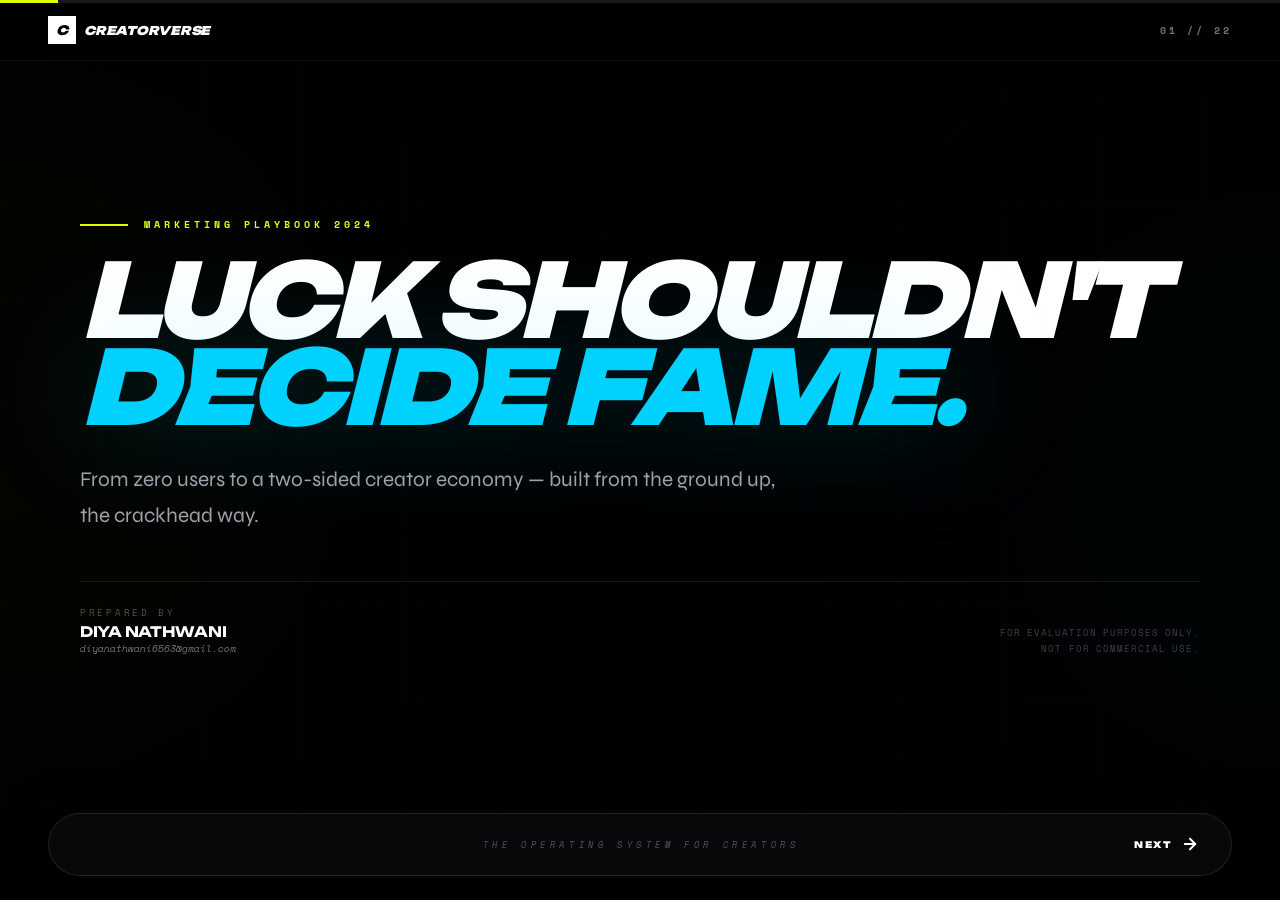
==== creatorverse-playbook.html @ 8e1dbc70 "Add CreatorVerse marketing playbook deck (HTML + CSS) Made-with: Cursor" ====
<!DOCTYPE html>
<html lang="en">
<head>
<meta charset="UTF-8"/>
<meta name="viewport" content="width=device-width, initial-scale=1.0"/>
<title>CreatorVerse — Marketing Playbook</title>
<link rel="stylesheet" href="creatorverse-playbook.css"/>
</head>
<body>
<div id="app">

<!-- BG GRID -->
<svg class="grid-bg" width="100%" height="100%" xmlns="http://www.w3.org/2000/svg">
  <defs>
    <pattern id="sg" width="20" height="20" patternUnits="userSpaceOnUse">
      <path d="M 20 0 L 0 0 0 20" fill="none" stroke="rgba(255,255,255,0.06)" stroke-width=".5"/>
    </pattern>
    <pattern id="lg" width="100" height="100" patternUnits="userSpaceOnUse">
      <rect width="100" height="100" fill="url(#sg)"/>
      <path d="M 100 0 L 0 0 0 100" fill="none" stroke="rgba(255,255,255,0.1)" stroke-width="1"/>
    </pattern>
  </defs>
  <rect width="100%" height="100%" fill="url(#lg)"/>
</svg>
<div class="glow-tr"></div>
<div class="glow-bl"></div>

<!-- PROGRESS -->
<div class="progress-bar"><div class="progress-fill" id="progress"></div></div>

<!-- HEADER -->
<header>
  <div class="logo">
    <div class="logo-mark">C</div>
    <span class="logo-text">CreatorVerse</span>
  </div>
  <div class="slide-counter" id="counter">01 // 28</div>
</header>

<main id="slides">

<!-- ===== SLIDE 01: HERO ===== -->
<div class="slide active">
  <div class="hero-wrap">
    <div style="width:100%">
      <div class="hero-eyebrow">
        <div class="hero-eyebrow-line"></div>
        <span class="hero-eyebrow-txt">Marketing Playbook 2024</span>
      </div>
      <div class="hero-h1">LUCK SHOULDN'T<br><span class="cyan">DECIDE FAME.</span></div>
      <p class="hero-sub">From zero users to a two-sided creator economy — built from the ground up, the crackhead way.</p>
      <div class="hero-footer">
        <div>
          <div class="hero-meta-label">Prepared by</div>
          <div class="hero-meta-name">Diya Nathwani</div>
          <div class="hero-meta-email">diyanathwani6563@gmail.com</div>
        </div>
        <div style="font-family:'Space Mono',monospace;font-size:9px;color:var(--z700);text-transform:uppercase;letter-spacing:.1em;line-height:1.7;text-align:right">For evaluation purposes only.<br>Not for commercial use.</div>
      </div>
    </div>
  </div>
</div>

<!-- ===== SLIDE 02: THE PROBLEM ===== -->
<div class="slide">
  <div class="content-wrap">
    <div class="section-tag">SECTION 01 — THE PROBLEM</div>
    <h2 class="slide-h2">India Has 80M+ Creators.<br><span>Most Are Invisible.</span></h2>
    <div class="g2 gap2">
      <div class="flex-c">
        <p style="font-size:clamp(1rem,1.8vw,1.5rem);font-weight:500;font-style:italic;line-height:1.4;color:#fff">The creator economy is not broken because talent doesn't exist. It's broken because the infrastructure never got built properly.</p>
        <p class="body-md">Brands are sitting on budgets with no idea where to spend them. Creators produce content every day with no reliable path to income. Deals happen over DMs, WhatsApp chains, hastily typed emails — no structure, no trust, no transparency.</p>
        <!-- Visual: broken pipe illustration -->
        <div style="background:var(--z950);border:1px solid var(--z800);padding:1.25rem;margin-top:.5rem">
          <div style="display:flex;align-items:center;gap:1rem;margin-bottom:.75rem">
            <div style="flex:1;height:6px;background:linear-gradient(90deg,#4ade80,#4ade80 40%,transparent 40%);border-radius:3px;position:relative">
              <div style="position:absolute;right:30%;top:-6px;font-size:14px">💸</div>
            </div>
            <div style="width:8px;height:8px;background:#ef4444;border-radius:50%;flex-shrink:0"></div>
            <div style="flex:.6;height:6px;background:linear-gradient(90deg,transparent,#ef4444 60%);border-radius:3px"></div>
          </div>
          <div style="font-family:'Space Mono',monospace;font-size:8px;color:var(--z600);text-transform:uppercase;letter-spacing:.3em">Creator → [broken pipe] → Brand</div>
        </div>
      </div>
      <div class="flex-c">
        <div class="card card-cyan">
          <div class="label label-cyan">The core insight</div>
          <p class="qblock qblock-cyan" style="padding:.75rem 0 0 1rem;border-width:3px;">"The problem is not a lack of talent. The problem is a broken infrastructure."</p>
        </div>
        <div class="card-sm">💡 <strong style="color:#fff">Creator Side:</strong> Unclear pricing, no contracts, payment delays, no visibility into brand deals.</div>
        <div class="card-sm">📊 <strong style="color:#fff">Brand Side:</strong> Fake followers, no ROI data, scattered communication, no way to verify authenticity.</div>
        <div class="card-sm">🎲 <strong style="color:#fff">The system:</strong> Deals close on gut feel, not data. Discovery is accidental, not structured.</div>
      </div>
    </div>
  </div>
</div>

<!-- ===== SLIDE 03: THE GAP ===== -->
<div class="slide">
  <div class="content-wrap">
    <div class="section-tag">SECTION 01 — THE PROBLEM</div>
    <h2 class="slide-h2">The Gap <span>CreatorVerse Fills.</span></h2>
    <div class="flex-c">
      <div class="white-panel">
        <h3>"This is the exact gap CreatorVerse is built to fill."</h3>
        <p style="font-size:.9rem;font-weight:700;text-transform:uppercase;line-height:1.6">Not just another marketplace — a structured, end-to-end OS for creator-brand collaboration. From discovery to deal to payment, in one place.</p>
      </div>
      <!-- Visual: flow arrows -->
      <div class="arrow-row" style="flex-wrap:wrap;gap:.25rem">
        <div class="arrow-box" style="background:rgba(226,255,0,.07);border-color:rgba(226,255,0,.3);color:var(--lime)">Creator signs up</div>
        <div class="arrow-sep">→</div>
        <div class="arrow-box">Profile verified</div>
        <div class="arrow-sep">→</div>
        <div class="arrow-box">Brand discovers</div>
        <div class="arrow-sep">→</div>
        <div class="arrow-box">Contract auto-drafted</div>
        <div class="arrow-sep">→</div>
        <div class="arrow-box" style="background:rgba(0,209,255,.07);border-color:rgba(0,209,255,.3);color:var(--cyan)">Escrow pays out</div>
      </div>
      <!-- Three pillar icons -->
      <div class="g3">
        <div class="card flex-center" style="flex-direction:column;gap:.75rem;text-align:center;padding:2rem">
          <svg width="28" height="28" viewBox="0 0 24 24" fill="none" stroke="var(--cyan)" stroke-width="2" stroke-linecap="round" stroke-linejoin="round"><circle cx="11" cy="11" r="8"/><path d="m21 21-4.35-4.35"/></svg>
          <span style="font-size:9px;font-weight:900;text-transform:uppercase;letter-spacing:.3em;font-family:'Space Mono',monospace">Discovery</span>
        </div>
        <div class="card flex-center" style="flex-direction:column;gap:.75rem;text-align:center;padding:2rem">
          <svg width="28" height="28" viewBox="0 0 24 24" fill="none" stroke="var(--lime)" stroke-width="2" stroke-linecap="round" stroke-linejoin="round"><path d="M14.5 2H6a2 2 0 0 0-2 2v16a2 2 0 0 0 2 2h12a2 2 0 0 0 2-2V7.5L14.5 2z"/><polyline points="14 2 14 8 20 8"/><path d="m9 15 2 2 4-4"/></svg>
          <span style="font-size:9px;font-weight:900;text-transform:uppercase;letter-spacing:.3em;font-family:'Space Mono',monospace">Deal Flow</span>
        </div>
        <div class="card flex-center" style="flex-direction:column;gap:.75rem;text-align:center;padding:2rem">
          <svg width="28" height="28" viewBox="0 0 24 24" fill="none" stroke="var(--cyan)" stroke-width="2" stroke-linecap="round" stroke-linejoin="round"><rect x="3" y="11" width="18" height="11" rx="2" ry="2"/><path d="M7 11V7a5 5 0 0 1 10 0v4"/></svg>
          <span style="font-size:9px;font-weight:900;text-transform:uppercase;letter-spacing:.3em;font-family:'Space Mono',monospace">Secure Payment</span>
        </div>
      </div>
    </div>
  </div>
</div>

<!-- ===== SLIDE 04: PLATFORM FEATURES ===== -->
<div class="slide">
  <div class="content-wrap">
    <div class="section-tag">SECTION 02 — THE PLATFORM</div>
    <h2 class="slide-h2">What is <span>CreatorVerse?</span></h2>
    <p class="body-lg" style="margin-bottom:1.25rem;max-width:700px">Replace the chaos of DMs, Excel sheets, and verbal agreements with a clean, transparent workflow that works for both sides.</p>
    <div class="tbl-wrap">
      <table>
        <thead><tr><th>Feature</th><th>What It Solves</th></tr></thead>
        <tbody>
          <tr><td class="td-lime">Smart Discovery</td><td class="td-val">AI-powered search — niche, platform, audience size, engagement rate. No guesswork, no fake follower anxiety.</td></tr>
          <tr><td class="td-lime">Verified Profiles</td><td class="td-val">API-connected data from Instagram and YouTube. Live stats, not screenshots.</td></tr>
          <tr><td class="td-lime">Auto-Contracts</td><td class="td-val">Deliverables, timelines, and revision rounds locked before work begins. Legal clarity in under 60 seconds.</td></tr>
          <tr><td class="td-lime">Smart Escrow</td><td class="td-val">Funds locked at contract sign. Auto-released on approval. Creators get paid. Brands get quality.</td></tr>
          <tr><td class="td-lime">Unified Workspace</td><td class="td-val">Briefs, approvals, communication, campaign tracking — all in one dashboard. No more 47-tab chaos.</td></tr>
        </tbody>
      </table>
    </div>
  </div>
</div>

<!-- ===== SLIDE 05: SMART ESCROW VISUAL ===== -->
<div class="slide">
  <div class="content-wrap">
    <div class="section-tag">SECTION 02 — THE PLATFORM</div>
    <h2 class="slide-h2">Smart Escrow:<br><span>How Money Moves.</span></h2>
    <div class="g2 gap2" style="align-items:center">
      <div class="flex-c">
        <p class="body-md" style="margin-bottom:1rem">Every payment locked at contract sign. Auto-released when the deliverable is approved. No trust required — the system is the trust.</p>
        <!-- Escrow flow visual -->
        <div class="flex-c" style="gap:.5rem">
          <div style="display:flex;align-items:stretch;gap:.25rem">
            <div class="flow-box" style="flex:1"><div class="step-l">1. Brand</div><div class="step-v">Pays into escrow</div></div>
            <div class="flow-arrow">→</div>
            <div class="flow-box" style="flex:1;background:rgba(226,255,0,.05);border-color:rgba(226,255,0,.3)"><div class="step-l">2. Locked</div><div class="step-v" style="color:var(--lime)">CreatorVerse holds</div></div>
            <div class="flow-arrow">→</div>
            <div class="flow-box" style="flex:1"><div class="step-l">3. Creator</div><div class="step-v">Delivers content</div></div>
          </div>
          <div style="display:flex;align-items:stretch;gap:.25rem">
            <div class="flow-box" style="flex:1"><div class="step-l">6. Done</div><div class="step-v" style="color:var(--cyan)">Case study created</div></div>
            <div class="flow-arrow">←</div>
            <div class="flow-box" style="flex:1;background:rgba(0,209,255,.05);border-color:rgba(0,209,255,.3)"><div class="step-l">5. Released</div><div class="step-v" style="color:var(--cyan)">Creator gets paid</div></div>
            <div class="flow-arrow">←</div>
            <div class="flow-box" style="flex:1"><div class="step-l">4. Brand</div><div class="step-v">Approves</div></div>
          </div>
        </div>
        <div style="background:var(--z950);border:1px solid var(--z800);padding:1rem;margin-top:.5rem">
          <p class="body-sm italic">"Creators get paid. Brands get quality. Both sleep at night." — No DMs. No chasing invoices. No trust required.</p>
        </div>
      </div>
      <!-- Phone mockup with escrow UI -->
      <div class="flex-center">
        <div class="phone-frame">
          <div class="phone-notch"></div>
          <div class="phone-screen" style="padding:.75rem">
            <div style="font-size:9px;font-weight:900;text-transform:uppercase;color:var(--lime);letter-spacing:.2em;margin-bottom:.5rem">Payment Status</div>
            <div style="background:var(--z900);border-radius:8px;padding:.6rem;margin-bottom:.4rem">
              <div style="font-size:9px;color:var(--z500);margin-bottom:.2rem">Campaign</div>
              <div style="font-size:11px;font-weight:700">Chai Republic × @priya.creates</div>
              <div style="font-size:9px;color:var(--z500);margin-top:.25rem">3 Reels · ₹18,000</div>
            </div>
            <div style="background:rgba(226,255,0,.1);border:1px solid rgba(226,255,0,.3);border-radius:6px;padding:.5rem;text-align:center;margin-bottom:.4rem">
              <div style="font-size:8px;color:var(--lime);text-transform:uppercase;font-weight:700">🔒 In Escrow</div>
              <div style="font-family:'Unbounded',sans-serif;font-size:1rem;font-weight:900;color:var(--lime)">₹18,000</div>
            </div>
            <div style="display:flex;gap:.25rem">
              <div style="flex:1;background:var(--z900);border-radius:4px;padding:.4rem;text-align:center;font-size:8px;color:var(--z500)">✓ Contract<br><span style="color:#4ade80">Signed</span></div>
              <div style="flex:1;background:var(--z900);border-radius:4px;padding:.4rem;text-align:center;font-size:8px;color:var(--z500)">📤 Delivery<br><span style="color:var(--lime)">Pending</span></div>
              <div style="flex:1;background:var(--z900);border-radius:4px;padding:.4rem;text-align:center;font-size:8px;color:var(--z500)">💰 Payout<br><span style="color:var(--z700)">Locked</span></div>
            </div>
          </div>
          <div class="phone-home"></div>
        </div>
      </div>
    </div>
  </div>
</div>

<!-- ===== SLIDE 06: GTM STRATEGY ===== -->
<div class="slide">
  <div class="content-wrap">
    <div class="section-tag">SECTION 03 — GTM STRATEGY</div>
    <h2 class="slide-h2">The Growth <span>Sequence.</span></h2>
    <p class="body-md" style="max-width:700px;margin-bottom:1.25rem">Most platforms try to onboard everyone at once and wonder why neither side shows up. CreatorVerse grows in sequence — each step builds credibility for the next.</p>
    <div class="flex-c" style="gap:.35rem">
      <div class="step-row"><span class="step-num">1</span><p class="step-txt">Student Creators — The loudest, most competitive, most FOMO-driven segment. They come in fast.</p></div>
      <div class="step-row"><span class="step-num">2</span><p class="step-txt">Local Creators & Micro-Influencers — Under-monetized, hungry for structure, easy early wins.</p></div>
      <div class="step-row"><span class="step-num">3</span><p class="step-txt">Mid-Tier Creators (10k–200k) — Come once they see real deals happening on the platform.</p></div>
      <div class="step-row"><span class="step-num">4</span><p class="step-txt">High-Value Creators (selective) — Onboarded with white-glove attention. Not spammed, invited.</p></div>
      <div class="step-row"><span class="step-num">5</span><p class="step-txt">Brands — Arrive when there's a curated, verified creator pool waiting for them.</p></div>
    </div>
    <p style="font-family:'Space Mono',monospace;font-size:9px;color:var(--z600);text-transform:uppercase;letter-spacing:.5em;text-align:center;margin-top:1.25rem">Supply-side dominance first → then monetization.</p>
  </div>
</div>

<!-- ===== SLIDE 07: FIND THE FACES HERO ===== -->
<div class="slide">
  <div class="content-wrap">
    <div class="section-tag">SECTION 04 — PHASE ONE</div>
    <h2 class="slide-h2">FIND <span>THE FACES</span></h2>
    <div class="g2 gap2">
      <div class="flex-c">
        <p style="font-size:clamp(1rem,1.8vw,1.4rem);font-weight:900;text-transform:uppercase;font-style:italic;line-height:1;letter-spacing:-.03em;color:#fff">A Nationwide Campus Creator Hunt.<br><span style="color:var(--cyan)">Powered by CreatorVerse.</span></p>
        <p class="body-md">India's campuses produce more undiscovered talent per square kilometre than anywhere else. Dancers never seen beyond their college auditorium. Comedians performing for 50 friends. Musicians who sound like albums but look like attendance registers.</p>
        <div style="background:var(--lime);padding:1.25rem;color:#000;font-family:'Unbounded',sans-serif;font-size:clamp(.85rem,1.5vw,1.2rem);font-weight:900;text-transform:uppercase;font-style:italic;line-height:1.2">"India is looking for its next 1,000 faces — and we're starting at your college."</div>
      </div>
      <div class="flex-c">
        <div class="card card-cyan"><div class="label label-cyan">Behavioral Shift</div><p class="body-sm italic">Private talent → Public discovery → Social competition → Platform registration.</p></div>
        <div class="card"><div class="label label-lime">Why Students</div><p class="body-sm italic">They respond to identity, FOMO, peer competition, and visible recognition — not feature lists.</p></div>
        <div class="card"><div class="label" style="color:var(--z400)">ROI Logic</div><p class="body-sm italic">Cost per creator: ₹5–₹30 via campus vs ₹200–₹800 via paid ads. Zero comparison.</p></div>
      </div>
    </div>
  </div>
</div>

<!-- ===== SLIDE 08: CAMPUS LEADERBOARD VISUAL ===== -->
<div class="slide">
  <div class="content-wrap">
    <div class="section-tag">PHASE 1 — IDEA 1</div>
    <h2 class="slide-h2">The Campus <span>Leaderboard.</span><br><span class="lime" style="font-size:60%">FOMO as Infrastructure.</span></h2>
    <div class="g2 gap2" style="align-items:start">
      <div class="flex-c">
        <p class="body-md">Launch a live digital scoreboard: colleges ranked by number of registered creators. Update in real time. Broadcast on the CreatorVerse Instagram story every day.</p>
        <p class="body-sm italic" style="margin-top:.5rem">The moment one college sees another pulling ahead — the group chats go insane. Campus pride does the distribution. Zero paid ads.</p>
        <div style="display:flex;gap:1rem;margin-top:.75rem">
          <div class="card" style="flex:1;text-align:center;padding:1.25rem">
            <div class="big-stat cyan">200–800</div>
            <div style="font-size:9px;text-transform:uppercase;letter-spacing:.2em;color:var(--z500);margin-top:.25rem;font-family:'Space Mono',monospace">organic shares/college<br>in 48 hrs</div>
          </div>
          <div class="card" style="flex:1;text-align:center;padding:1.25rem">
            <div class="big-stat lime">₹0</div>
            <div style="font-size:9px;text-transform:uppercase;letter-spacing:.2em;color:var(--z500);margin-top:.25rem;font-family:'Space Mono',monospace">paid distribution cost</div>
          </div>
        </div>
        <!-- IG Story mock -->
        <div style="background:#0a0a0a;border:1px solid #222;border-radius:12px;overflow:hidden;padding:.75rem">
          <div style="font-size:9px;color:var(--z600);font-family:'Space Mono',monospace;text-transform:uppercase;letter-spacing:.2em;margin-bottom:.5rem">@creatorverse · Instagram Story</div>
          <div style="background:linear-gradient(135deg,#1a0533,#002244);border-radius:8px;padding:1rem">
            <div style="font-family:'Unbounded',sans-serif;font-size:.7rem;font-weight:900;text-transform:uppercase;color:var(--lime);letter-spacing:.1em;margin-bottom:.5rem">🏆 CAMPUS LEADERBOARD — LIVE</div>
            <div style="font-size:9px;color:var(--z400);margin-bottom:.5rem;font-style:italic">Updated every 6 hours · Join now →</div>
            <div class="lb-row" style="border-radius:4px 4px 0 0"><span class="lb-rank gold">1</span><div class="lb-college" style="color:#fff">BITS Pilani<div class="lb-bar"><div class="lb-bar-fill" style="width:95%"></div></div></div><span class="lb-count">412</span></div>
            <div class="lb-row"><span class="lb-rank silver">2</span><div class="lb-college">IIT Bombay<div class="lb-bar"><div class="lb-bar-fill" style="width:78%"></div></div></div><span class="lb-count">321</span></div>
            <div class="lb-row"><span class="lb-rank bronze">3</span><div class="lb-college">Symbiosis Pune<div class="lb-bar"><div class="lb-bar-fill" style="width:64%"></div></div></div><span class="lb-count">263</span></div>
            <div class="lb-row"><span class="lb-rank">4</span><div class="lb-college">Manipal Institute<div class="lb-bar"><div class="lb-bar-fill" style="width:51%"></div></div></div><span class="lb-count">210</span></div>
            <div style="text-align:center;margin-top:.5rem;font-size:9px;color:var(--cyan);font-weight:700;cursor:pointer">Your college isn't here yet. Register now →</div>
          </div>
        </div>
      </div>
      <!-- Phone with IG notification -->
      <div class="flex-c" style="align-items:center;gap:1rem">
        <div class="phone-frame" style="width:200px">
          <div class="phone-notch"></div>
          <div class="phone-screen">
            <!-- IG notification -->
            <div style="background:#000;padding:.5rem;border-bottom:1px solid #1a1a1a">
              <div style="display:flex;align-items:center;gap:.4rem;padding:.3rem">
                <div style="width:28px;height:28px;border-radius:50%;background:linear-gradient(135deg,#f09433,#e6683c,#dc2743,#cc2366,#bc1888);flex-shrink:0"></div>
                <div style="font-size:9px;line-height:1.4"><strong>creatorverse</strong> started following this story</div>
              </div>
            </div>
            <!-- IG story frame -->
            <div style="background:linear-gradient(135deg,#1a0533,#002244);padding:.75rem;min-height:180px;position:relative">
              <div style="position:absolute;top:.4rem;left:.4rem;right:.4rem;height:3px;background:rgba(255,255,255,.2);border-radius:2px">
                <div style="height:100%;width:60%;background:#fff;border-radius:2px"></div>
              </div>
              <div style="margin-top:.75rem">
                <div style="font-family:'Unbounded',sans-serif;font-size:.6rem;font-weight:900;color:var(--lime);margin-bottom:.25rem">CAMPUS LEADERBOARD</div>
                <div style="font-size:.55rem;color:var(--z300);margin-bottom:.5rem;font-style:italic">Does your college rank?</div>
                <div style="background:rgba(255,255,255,.08);border-radius:6px;padding:.4rem">
                  <div style="font-size:.55rem;color:#FFD700;font-weight:700">🥇 BITS Pilani — 412</div>
                  <div style="font-size:.55rem;color:#C0C0C0">🥈 IIT Bombay — 321</div>
                  <div style="font-size:.55rem;color:#CD7F32">🥉 Symbiosis — 263</div>
                </div>
                <div style="margin-top:.5rem;background:var(--lime);border-radius:20px;padding:.25rem .5rem;font-size:.55rem;font-weight:900;color:#000;text-align:center;display:inline-block">REGISTER YOUR COLLEGE →</div>
              </div>
            </div>
            <div style="background:#000;padding:.5rem;display:flex;gap:.5rem;justify-content:center">
              <div style="font-size:8px;color:var(--z500)">💬 Send message</div>
            </div>
          </div>
          <div class="phone-home"></div>
        </div>
        <div class="card" style="max-width:200px;padding:1rem">
          <p class="body-sm italic">"The moment their WhatsApp group chat blows up, you've won."</p>
        </div>
      </div>
    </div>
  </div>
</div>

<!-- ===== SLIDE 09: MISSING POSTER ===== -->
<div class="slide">
  <div class="content-wrap">
    <div class="section-tag">PHASE 1 — IDEA 2</div>
    <h2 class="slide-h2">The Face Poster <span>Drops.</span><br><span class="lime" style="font-size:60%">Guerrilla. Make it Eerie.</span></h2>
    <div class="g2 gap2" style="align-items:start">
      <div class="flex-c">
        <p class="body-md">Two weeks before launch, paste black-and-white "MISSING" style posters across campuses. No brand explanation. Just intrigue. The QR does the talking.</p>
        <div class="flex-c" style="gap:.5rem;margin-top:.5rem">
          <div class="card-sm">📍 Print shops, canteen walls, hostel corridors, toilet doors — highest dwell time.</div>
          <div class="card-sm">💰 Cost per college: ₹300–₹600 in print. Expected scans: 150–400 per campus.</div>
          <div class="card-sm">❓ No brand explanation on the poster. Just intrigue. The QR does the talking.</div>
        </div>
        <!-- WhatsApp thread showing viral spread -->
        <div style="background:#0a0a0a;border:1px solid #1a1a1a;border-radius:12px;overflow:hidden;margin-top:.75rem">
          <div style="background:#075e54;padding:.5rem .75rem;font-size:9px;font-weight:700;color:#fff;display:flex;align-items:center;gap:.4rem">
            <svg width="12" height="12" viewBox="0 0 24 24" fill="#fff"><path d="M17.472 14.382c-.297-.149-1.758-.867-2.03-.967-.273-.099-.471-.148-.67.15-.197.297-.767.966-.94 1.164-.173.199-.347.223-.644.075-.297-.15-1.255-.463-2.39-1.475-.883-.788-1.48-1.761-1.653-2.059-.173-.297-.018-.458.13-.606.134-.133.298-.347.446-.52.149-.174.198-.298.298-.497.099-.198.05-.371-.025-.52-.075-.149-.669-1.612-.916-2.207-.242-.579-.487-.5-.669-.51-.173-.008-.371-.01-.57-.01-.198 0-.52.074-.792.372-.272.297-1.04 1.016-1.04 2.479 0 1.462 1.065 2.875 1.213 3.074.149.198 2.096 3.2 5.077 4.487.709.306 1.262.489 1.694.625.712.227 1.36.195 1.871.118.571-.085 1.758-.719 2.006-1.413.248-.694.248-1.289.173-1.413-.074-.124-.272-.198-.57-.347m-5.421 7.403h-.004a9.87 9.87 0 01-5.031-1.378l-.361-.214-3.741.982.998-3.648-.235-.374a9.86 9.86 0 01-1.51-5.26c.001-5.45 4.436-9.884 9.888-9.884 2.64 0 5.122 1.03 6.988 2.898a9.825 9.825 0 012.893 6.994c-.003 5.45-4.437 9.884-9.885 9.884"/></svg>
            BITS Pilani Creatives 🎨
          </div>
          <div style="background:#e5ddd5;padding:.5rem">
            <div style="background:#fff;border-radius:4px 8px 8px 4px;padding:.4rem .6rem;max-width:80%;margin-bottom:.3rem;font-size:9px;line-height:1.5">
              bro there's this super weird poster on the canteen wall 😭 "THIS CAMPUS HAS UNDISCOVERED TALENT" and it's in missing person style??
            </div>
            <div style="background:#fff;border-radius:4px 8px 8px 4px;padding:.4rem .6rem;max-width:75%;margin-bottom:.3rem;font-size:9px;line-height:1.5">
              WHAT 😭 send photo
            </div>
            <div style="background:#dcf8c6;border-radius:8px 4px 4px 8px;padding:.4rem .6rem;max-width:80%;margin-left:auto;margin-bottom:.3rem;font-size:9px;line-height:1.5">
              scanned the qr. it's a creator platform called creatorverse. kinda genius ngl
            </div>
            <div style="background:#fff;border-radius:4px 8px 8px 4px;padding:.4rem .6rem;max-width:70%;font-size:9px;line-height:1.5">
              bro i'm registering rn 🔥
            </div>
          </div>
        </div>
      </div>
      <!-- Poster illustration -->
      <div class="flex-c" style="align-items:center;gap:1.25rem">
        <div class="poster" style="max-width:260px">
          <div class="poster-title">MISSING</div>
          <div class="poster-body">
            THIS CAMPUS HAS<br>UNDISCOVERED TALENT.<br><br>
            WE'RE LOOKING<br>FOR THEM.
          </div>
          <div class="poster-footer">
            <div>
              <div class="poster-qr">
                <svg width="34" height="34" viewBox="0 0 34 34"><rect x="2" y="2" width="12" height="12" fill="#fff"/><rect x="3" y="3" width="10" height="10" fill="#000"/><rect x="5" y="5" width="6" height="6" fill="#fff"/><rect x="20" y="2" width="12" height="12" fill="#fff"/><rect x="21" y="3" width="10" height="10" fill="#000"/><rect x="23" y="5" width="6" height="6" fill="#fff"/><rect x="2" y="20" width="12" height="12" fill="#fff"/><rect x="3" y="21" width="10" height="10" fill="#000"/><rect x="5" y="23" width="6" height="6" fill="#fff"/><rect x="16" y="16" width="4" height="4" fill="#000"/><rect x="22" y="16" width="4" height="4" fill="#000"/><rect x="16" y="22" width="6" height="6" fill="#000"/><rect x="24" y="24" width="8" height="8" fill="#000"/></svg>
              </div>
              <div style="font-size:.5rem;font-weight:900;text-transform:uppercase;letter-spacing:.1em;margin-top:.3rem">Scan. Register. Be Found.</div>
            </div>
            <div class="poster-brand">Creator<br>Verse</div>
          </div>
        </div>
        <div class="card" style="max-width:260px;padding:1rem;font-size:10px;font-style:italic;color:var(--z400)">
          Hostel noticeboards, toilet doors, canteen walls. Cost per campus: <strong style="color:var(--lime)">₹300–₹600</strong>. Expected scans: <strong style="color:var(--cyan)">150–400</strong>.
        </div>
      </div>
    </div>
  </div>
</div>

<!-- ===== SLIDE 10: 15-SECOND TALENT DROP + UGC ===== -->
<div class="slide">
  <div class="content-wrap">
    <div class="section-tag">PHASE 1 — IDEA 3</div>
    <h2 class="slide-h2">15-Second <span>Talent Drop.</span><br><span class="lime" style="font-size:55%">UGC That Distributes Itself.</span></h2>
    <div class="g2 gap2">
      <div class="flex-c">
        <p class="body-md">Post a 15-second clip of your talent with #FindTheFaces. Best ones featured as "Spotted Faces" on the CreatorVerse page. Not a branded hashtag campaign — a talent hunt that students are proud to be part of.</p>
        <div class="flex-c" style="gap:.5rem;margin-top:.5rem">
          <div class="card-sm">🎯 Each UGC post is a distribution event — their followers see it, curiosity spreads.</div>
          <div class="card-sm">🎯 Target: <strong style="color:var(--cyan)">500+ organic UGC posts</strong> in Week 1.</div>
        </div>
        <!-- UGC stats panel -->
        <div class="g2" style="gap:.75rem;margin-top:.5rem">
          <div class="card" style="text-align:center;padding:1rem">
            <div class="big-stat cyan" style="font-size:2rem">500+</div>
            <div style="font-size:8px;text-transform:uppercase;color:var(--z500);letter-spacing:.2em;font-family:'Space Mono',monospace;margin-top:.2rem">UGC posts · Week 1</div>
          </div>
          <div class="card" style="text-align:center;padding:1rem">
            <div class="big-stat lime" style="font-size:2rem">3.5x</div>
            <div style="font-size:8px;text-transform:uppercase;color:var(--z500);letter-spacing:.2em;font-family:'Space Mono',monospace;margin-top:.2rem">avg viral coefficient</div>
          </div>
        </div>
      </div>
      <!-- UGC posts grid -->
      <div class="flex-c" style="gap:.75rem">
        <!-- Reel 1 -->
        <div class="reel-card" style="border-radius:12px;background:linear-gradient(180deg,#1a0a2e,#0a1a2e)">
          <div class="reel-bg"></div>
          <!-- Play icon watermark -->
          <div style="position:absolute;top:50%;left:50%;transform:translate(-50%,-80%)">
            <div style="width:44px;height:44px;background:rgba(255,255,255,.2);border-radius:50%;display:flex;align-items:center;justify-content:center;backdrop-filter:blur(4px)">
              <svg width="18" height="18" viewBox="0 0 24 24" fill="#fff"><polygon points="5 3 19 12 5 21 5 3"/></svg>
            </div>
          </div>
          <div style="position:absolute;top:.75rem;left:.75rem;background:var(--lime);color:#000;font-size:8px;font-weight:900;padding:.2rem .4rem;border-radius:2px;text-transform:uppercase">🎵 Dance</div>
          <div class="reel-info">
            <div class="reel-user">
              <div class="reel-ava" style="background:linear-gradient(135deg,#f09433,#e6683c)"></div>
              <span class="reel-name">@aisha.moves</span>
              <span class="reel-btn">Follow</span>
            </div>
            <div class="reel-caption">my 2am practice finally got recognized 😭🔥 <span class="reel-tags">#FindTheFaces #CreatorVerse</span></div>
          </div>
          <div class="reel-sidebar">
            <div class="reel-action"><svg viewBox="0 0 24 24"><path d="M20.84 4.61a5.5 5.5 0 0 0-7.78 0L12 5.67l-1.06-1.06a5.5 5.5 0 0 0-7.78 7.78l1.06 1.06L12 21.23l7.78-7.78 1.06-1.06a5.5 5.5 0 0 0 0-7.78z"/></svg><span class="reel-action-n">14.2k</span></div>
            <div class="reel-action"><svg viewBox="0 0 24 24"><path d="M21 15a2 2 0 0 1-2 2H7l-4 4V5a2 2 0 0 1 2-2h14a2 2 0 0 1 2 2z"/></svg><span class="reel-action-n">892</span></div>
            <div class="reel-action"><svg viewBox="0 0 24 24"><circle cx="18" cy="5" r="3"/><circle cx="6" cy="12" r="3"/><circle cx="18" cy="19" r="3"/><line x1="8.59" y1="13.51" x2="15.42" y2="17.49"/><line x1="15.41" y1="6.51" x2="8.59" y2="10.49"/></svg><span class="reel-action-n">3.1k</span></div>
          </div>
        </div>
        <!-- Reel 2 -->
        <div class="reel-card" style="border-radius:12px;background:linear-gradient(180deg,#0a2e1a,#1a1a0a)">
          <div class="reel-bg"></div>
          <div style="position:absolute;top:.75rem;left:.75rem;background:var(--cyan);color:#000;font-size:8px;font-weight:900;padding:.2rem .4rem;border-radius:2px;text-transform:uppercase">🎤 Comedy</div>
          <div style="position:absolute;top:50%;left:50%;transform:translate(-50%,-80%)">
            <div style="width:44px;height:44px;background:rgba(255,255,255,.2);border-radius:50%;display:flex;align-items:center;justify-content:center">
              <svg width="18" height="18" viewBox="0 0 24 24" fill="#fff"><polygon points="5 3 19 12 5 21 5 3"/></svg>
            </div>
          </div>
          <div class="reel-info">
            <div class="reel-user">
              <div class="reel-ava" style="background:linear-gradient(135deg,#0077b5,#00a0dc)"></div>
              <span class="reel-name">@rohan.comedy</span>
              <span class="reel-btn">Follow</span>
            </div>
            <div class="reel-caption">college auditorium → this app → brand deal? let's see 🤷 <span class="reel-tags">#FindTheFaces</span></div>
          </div>
          <div class="reel-sidebar">
            <div class="reel-action"><svg viewBox="0 0 24 24"><path d="M20.84 4.61a5.5 5.5 0 0 0-7.78 0L12 5.67l-1.06-1.06a5.5 5.5 0 0 0-7.78 7.78l1.06 1.06L12 21.23l7.78-7.78 1.06-1.06a5.5 5.5 0 0 0 0-7.78z"/></svg><span class="reel-action-n">8.7k</span></div>
            <div class="reel-action"><svg viewBox="0 0 24 24"><path d="M21 15a2 2 0 0 1-2 2H7l-4 4V5a2 2 0 0 1 2-2h14a2 2 0 0 1 2 2z"/></svg><span class="reel-action-n">441</span></div>
            <div class="reel-action"><svg viewBox="0 0 24 24"><circle cx="18" cy="5" r="3"/><circle cx="6" cy="12" r="3"/><circle cx="18" cy="19" r="3"/><line x1="8.59" y1="13.51" x2="15.42" y2="17.49"/><line x1="15.41" y1="6.51" x2="8.59" y2="10.49"/></svg><span class="reel-action-n">1.8k</span></div>
          </div>
        </div>
      </div>
    </div>
  </div>
</div>

<!-- ===== SLIDE 11: HYPER LOCAL — AUTO + CHAI ===== -->
<div class="slide">
  <div class="content-wrap">
    <div class="section-tag">PHASE 1 — IDEAS 5 & 6</div>
    <h2 class="slide-h2">Hyper-Local <span>Zero Budget.</span></h2>
    <div class="g2 gap2">
      <div class="flex-c gap2">
        <!-- Auto-rickshaw -->
        <div class="card" style="padding:1.5rem">
          <div class="label label-lime" style="margin-bottom:.75rem">5. Auto-Rickshaw Media Network</div>
          <p class="body-sm italic" style="margin-bottom:1rem">Partner with 5–10 drivers near major college clusters. Laminated sticker on the back of each auto. 6 cities × 10 autos = 60 moving billboards for ₹3,000/month.</p>
          <div class="auto-sticker">
            <div class="auto-sticker-txt">"India's next creator star<br>is probably in this area."<br><br>[ QR Code ] CreatorVerse</div>
            <div class="auto-sticker-qr"></div>
          </div>
          <div style="display:flex;gap:1rem;margin-top:.75rem">
            <div style="text-align:center;flex:1">
              <div class="big-stat cyan" style="font-size:1.5rem">48,000</div>
              <div style="font-size:8px;color:var(--z500);font-family:'Space Mono',monospace;text-transform:uppercase;letter-spacing:.1em">impressions/day</div>
            </div>
            <div style="text-align:center;flex:1">
              <div class="big-stat lime" style="font-size:1.5rem">₹100</div>
              <div style="font-size:8px;color:var(--z500);font-family:'Space Mono',monospace;text-transform:uppercase;letter-spacing:.1em">per day</div>
            </div>
          </div>
        </div>
        <!-- Chai stall -->
        <div class="card" style="padding:1.5rem">
          <div class="label label-cyan" style="margin-bottom:.75rem">6. Chai Stall QR Alliance</div>
          <p class="body-sm italic" style="margin-bottom:1rem">Branded paper cups with QR codes. ₹1.50/cup. ₹2 incentive per scan to the stall owner. Students see it 3–5 times before they act.</p>
          <div style="display:flex;align-items:center;gap:1rem">
            <div class="chai-cup" style="width:90px">
              <div class="chai-cup-logo">Creator<br>Verse</div>
              <div class="chai-qr"></div>
              <div class="chai-cta">Scan & Be Found</div>
            </div>
            <div style="flex:1">
              <p class="body-sm italic">"High dwell time + repeated exposure = retention. Students see it 3–5 times before they act."</p>
              <div style="margin-top:.5rem;background:var(--z950);padding:.5rem;font-family:'Space Mono',monospace;font-size:9px;color:var(--z600);text-transform:uppercase;letter-spacing:.1em">Cost: ₹1.50/cup · Return: ₹2/scan</div>
            </div>
          </div>
        </div>
      </div>
      <!-- Campus Talent Head -->
      <div class="card" style="padding:1.75rem">
        <div class="label label-lime" style="margin-bottom:.75rem">7. Campus Talent Head Program</div>
        <p class="body-md" style="margin-bottom:1rem">Appoint one student per campus as the official "CreatorVerse Campus Talent Head." A title, a digital badge for LinkedIn, and a referral dashboard.</p>
        <!-- LinkedIn badge mock -->
        <div class="li-post">
          <div class="li-header">
            <div class="li-ava">R</div>
            <div class="li-meta">
              <div class="li-name">Rahul Sharma</div>
              <div class="li-role">Campus Talent Head @ CreatorVerse · Symbiosis, Pune</div>
            </div>
          </div>
          <div class="li-body">
            Honoured to be appointed as <strong>@CreatorVerse Campus Talent Head</strong> for Symbiosis Pune 🎯<br><br>
            If you create content and you're at Symbiosis — I know people. <strong>DM me.</strong><br><br>
            <span style="color:#0077b5">#FindTheFaces #CreatorVerse #ContentCreators</span>
          </div>
          <div class="li-engagement">
            <span class="li-eng-item">👍 214 reactions</span>
            <span class="li-eng-item">32 comments</span>
            <span class="li-eng-item">89 reposts</span>
          </div>
        </div>
        <div style="margin-top:1rem;display:flex;gap:1rem">
          <div class="card-sm" style="flex:1;background:var(--z950)">Top head → Paid internship</div>
          <div class="card-sm" style="flex:1;background:var(--z950)">Each head → 30–100 sign-ups</div>
        </div>
      </div>
    </div>
  </div>
</div>

<!-- ===== SLIDE 12: PHASE TWO - MICRO CREATORS ===== -->
<div class="slide">
  <div class="content-wrap">
    <div class="section-tag">SECTION 05 — PHASE TWO</div>
    <h2 class="slide-h2">The <span>Under-Monetized.</span></h2>
    <div class="g2 gap2">
      <div class="flex-c">
        <p class="body-lg">After students bring volume, the next unlock is local creators and micro-influencers — the 1k to 30k follower bracket. They already have an audience. They have zero infrastructure to turn it into money.</p>
        <div style="padding:1.5rem;border:1px solid var(--cyan);background:rgba(0,209,255,.04)">
          <p style="font-family:'Unbounded',sans-serif;font-size:clamp(.9rem,2vw,1.4rem);font-weight:900;font-style:italic;text-transform:uppercase;line-height:1;letter-spacing:-.03em">"They are not too small. They are just underestimated. And they know it. That's the angle."</p>
        </div>
        <div class="flex-c" style="gap:.5rem">
          <div class="card card-lime"><div class="label label-lime">The Insight</div><p class="body-sm italic">Micro-creators consistently deliver higher engagement. Brands get better ROI from 10k creators than 500k — but nobody tells them that.</p></div>
          <div class="card"><div class="label label-cyan">The Pitch</div><p class="body-sm italic">"You have been undercharging for years because no one gave you the tools. CreatorVerse gives you a verified profile, real contracts, and a price benchmark."</p></div>
          <div class="card"><div class="label" style="color:var(--z400)">The Hook</div><p class="body-sm italic">Free onboarding, verified badge, pricing guidance. They get structure and dignity. Platform gets authentic inventory.</p></div>
        </div>
      </div>
      <!-- Engagement rate comparison chart visual -->
      <div class="card" style="padding:1.5rem">
        <div class="label label-lime" style="margin-bottom:1rem">Engagement Rate vs Follower Count</div>
        <div class="flex-c" style="gap:.5rem">
          <div style="display:flex;align-items:center;gap:.75rem">
            <div style="font-size:9px;color:var(--z500);width:60px;text-align:right;flex-shrink:0">1k–10k</div>
            <div style="flex:1;height:20px;background:var(--z800);border-radius:2px;position:relative;overflow:hidden">
              <div style="height:100%;width:87%;background:var(--lime);border-radius:2px"></div>
            </div>
            <div style="font-size:10px;font-weight:900;color:var(--lime);width:36px">8.7%</div>
          </div>
          <div style="display:flex;align-items:center;gap:.75rem">
            <div style="font-size:9px;color:var(--z500);width:60px;text-align:right;flex-shrink:0">10k–30k</div>
            <div style="flex:1;height:20px;background:var(--z800);border-radius:2px;position:relative;overflow:hidden">
              <div style="height:100%;width:63%;background:var(--lime);border-radius:2px;opacity:.8"></div>
            </div>
            <div style="font-size:10px;font-weight:900;color:var(--lime);width:36px">5.7%</div>
          </div>
          <div style="display:flex;align-items:center;gap:.75rem">
            <div style="font-size:9px;color:var(--z500);width:60px;text-align:right;flex-shrink:0">30k–100k</div>
            <div style="flex:1;height:20px;background:var(--z800);border-radius:2px;position:relative;overflow:hidden">
              <div style="height:100%;width:39%;background:var(--cyan);border-radius:2px;opacity:.7"></div>
            </div>
            <div style="font-size:10px;font-weight:900;color:var(--cyan);width:36px">3.2%</div>
          </div>
          <div style="display:flex;align-items:center;gap:.75rem">
            <div style="font-size:9px;color:var(--z500);width:60px;text-align:right;flex-shrink:0">100k–500k</div>
            <div style="flex:1;height:20px;background:var(--z800);border-radius:2px;position:relative;overflow:hidden">
              <div style="height:100%;width:18%;background:var(--z600);border-radius:2px"></div>
            </div>
            <div style="font-size:10px;font-weight:900;color:var(--z500);width:36px">1.8%</div>
          </div>
          <div style="display:flex;align-items:center;gap:.75rem">
            <div style="font-size:9px;color:var(--z500);width:60px;text-align:right;flex-shrink:0">500k+</div>
            <div style="flex:1;height:20px;background:var(--z800);border-radius:2px;position:relative;overflow:hidden">
              <div style="height:100%;width:9%;background:var(--z700);border-radius:2px"></div>
            </div>
            <div style="font-size:10px;font-weight:900;color:var(--z600);width:36px">0.9%</div>
          </div>
        </div>
        <p style="font-size:9px;color:var(--z600);font-family:'Space Mono',monospace;text-transform:uppercase;margin-top:1rem;letter-spacing:.1em">Avg engagement rate by follower bracket (Instagram, India 2024)</p>
        <div class="qblock" style="margin-top:1rem;font-size:.85rem">Brands get better ROI from 10k creators than 500k ones. Nobody tells the 10k creator that.</div>
      </div>
    </div>
  </div>
</div>

<!-- ===== SLIDE 13: RATE CALCULATOR ===== -->
<div class="slide">
  <div class="content-wrap">
    <div class="section-tag">PHASE 2 — TOOL DROP</div>
    <h2 class="slide-h2">The Rate <span>Calculator.</span><br><span class="lime" style="font-size:55%">"What Are You Actually Worth?"</span></h2>
    <div class="g2 gap2" style="align-items:start">
      <div class="flex-c">
        <p class="body-md">Create a free, public tool. Input followers, platform, engagement rate, niche. It tells you your market rate based on actual platform data. No login required. Shareable link. Goes viral in creator communities.</p>
        <div class="flex-c" style="gap:.5rem;margin-top:.5rem">
          <div class="card-sm">🔗 Standalone tool — last screen: "Want to start earning this? Join CreatorVerse."</div>
          <div class="card-sm">📈 Estimated viral coefficient: <strong style="color:var(--lime)">3.5x</strong> — every user shares it with 3+ creators.</div>
        </div>
        <!-- IG post sharing the tool -->
        <div class="ig-post" style="max-width:100%;margin-top:.75rem">
          <div class="ig-header">
            <div class="ig-avatar">P</div>
            <div><div class="ig-handle">priya.creates</div><div class="ig-handle-sub">Mumbai · Content Creator</div></div>
          </div>
          <div class="ig-img" style="background:linear-gradient(135deg,#1a0533,#002244);padding:1rem">
            <div style="background:var(--lime);border-radius:8px;padding:.75rem 1rem;text-align:center;width:80%">
              <div style="font-family:'Unbounded',sans-serif;font-size:.6rem;font-weight:900;color:#000;text-transform:uppercase;letter-spacing:.1em;margin-bottom:.25rem">CreatorVerse Rate Calculator</div>
              <div style="font-size:.5rem;color:#333;margin-bottom:.5rem">For Instagram · 12,400 followers · 6.2% eng</div>
              <div style="font-family:'Unbounded',sans-serif;font-size:1.5rem;font-weight:900;color:#000">₹8,500–12,000</div>
              <div style="font-size:.5rem;color:#555;text-transform:uppercase;letter-spacing:.15em">per sponsored post</div>
            </div>
          </div>
          <div class="ig-actions">
            <svg viewBox="0 0 24 24"><path d="M20.84 4.61a5.5 5.5 0 0 0-7.78 0L12 5.67l-1.06-1.06a5.5 5.5 0 0 0-7.78 7.78l1.06 1.06L12 21.23l7.78-7.78 1.06-1.06a5.5 5.5 0 0 0 0-7.78z"/></svg>
            <svg viewBox="0 0 24 24"><path d="M21 15a2 2 0 0 1-2 2H7l-4 4V5a2 2 0 0 1 2-2h14a2 2 0 0 1 2 2z"/></svg>
            <svg viewBox="0 0 24 24"><line x1="22" y1="2" x2="11" y2="13"/><polygon points="22 2 15 22 11 13 2 9 22 2"/></svg>
          </div>
          <div class="ig-likes">3,241 likes</div>
          <div class="ig-caption"><strong>priya.creates</strong> bro i've been charging ₹3,000 per reel. this tool says i should be charging <strong>4x that</strong>. registering on CreatorVerse now 😭🔥 <span class="ig-tag">#FindYourWorth #CreatorVerse</span></div>
        </div>
      </div>
      <!-- Rate calculator mockup -->
      <div class="flex-c">
        <div class="calc-ui">
          <div style="font-family:'Unbounded',sans-serif;font-size:.7rem;font-weight:900;text-transform:uppercase;color:var(--lime);letter-spacing:.1em;margin-bottom:1rem">RATE CALCULATOR ✦</div>
          <div style="font-size:9px;color:var(--z500);text-transform:uppercase;letter-spacing:.2em;margin-bottom:.25rem">Platform</div>
          <select class="calc-input" style="appearance:none;cursor:pointer"><option>Instagram</option><option>YouTube</option><option>Twitter/X</option></select>
          <div style="font-size:9px;color:var(--z500);text-transform:uppercase;letter-spacing:.2em;margin-bottom:.25rem">Followers</div>
          <input class="calc-input" type="text" placeholder="e.g. 12,400" value="12,400"/>
          <div style="font-size:9px;color:var(--z500);text-transform:uppercase;letter-spacing:.2em;margin-bottom:.25rem">Engagement Rate</div>
          <input class="calc-input" type="text" placeholder="e.g. 6.2%" value="6.2%"/>
          <div style="font-size:9px;color:var(--z500);text-transform:uppercase;letter-spacing:.2em;margin-bottom:.25rem">Niche</div>
          <select class="calc-input" style="appearance:none;cursor:pointer"><option>Fashion & Lifestyle</option><option>Food & Beverage</option><option>Tech</option><option>Fitness</option></select>
          <div class="calc-result">
            <div class="calc-label">Your market rate per post</div>
            <div class="calc-amount">₹8,500 – ₹12,000</div>
            <div style="font-size:9px;color:var(--z500);margin-top:.3rem">Based on 2024 creator economy data</div>
          </div>
          <div style="margin-top:.75rem;background:var(--lime);color:#000;text-align:center;padding:.5rem;font-family:'Unbounded',sans-serif;font-size:.65rem;font-weight:900;text-transform:uppercase;cursor:pointer">Want to earn this? Join CreatorVerse →</div>
        </div>
      </div>
    </div>
  </div>
</div>

<!-- ===== SLIDE 14: OPEN MIC SCOUTING ===== -->
<div class="slide">
  <div class="content-wrap">
    <div class="section-tag">PHASE 2 — ACTIVATION</div>
    <h2 class="slide-h2">Open Mic <span>Scouting.</span><br><span class="lime" style="font-size:55%">Scarcity + Recognition = Highest Conversion.</span></h2>
    <div class="g2 gap2" style="align-items:start">
      <div class="flex-c">
        <p class="body-md">Send 2–3 CreatorVerse "spotters" to open mics, art shows, comedy nights, poetry jams. They watch, clap, and at the end hand the performer a card.</p>
        <!-- Physical card -->
        <div style="background:#f5f0e8;border:2px solid #222;padding:1.25rem;max-width:300px;font-family:'Unbounded',sans-serif">
          <div style="font-size:.65rem;font-weight:900;text-transform:uppercase;color:#111;line-height:1.7;border-bottom:1px solid #222;padding-bottom:.5rem;margin-bottom:.5rem">"You were the best one<br>up there tonight."</div>
          <div style="font-size:.55rem;color:#555;line-height:1.7">"We're building something for creators who deserve better than what Instagram offers."<br><br>"Register here if you're serious."</div>
          <div style="display:flex;align-items:center;gap:.5rem;margin-top:.75rem">
            <div style="width:32px;height:32px;background:#111"></div>
            <div>
              <div style="font-size:.55rem;font-weight:900;text-transform:uppercase;color:#111">CreatorVerse</div>
              <div style="font-size:.5rem;color:#555">creatorverse.in/join</div>
            </div>
          </div>
        </div>
        <div class="flex-c" style="gap:.5rem;margin-top:.5rem">
          <div class="card-sm">💰 Cost: ₹0 except card printing. Return: 1 motivated, personal creator per visit.</div>
          <div class="card-sm">📊 Scarcity + personal recognition = highest conversion rate of any channel tested.</div>
        </div>
      </div>
      <!-- IG post from creator who got scouted -->
      <div class="flex-c" style="gap:1rem">
        <div class="ig-post">
          <div class="ig-header">
            <div class="ig-avatar" style="background:linear-gradient(135deg,#833ab4,#fd1d1d)">K</div>
            <div><div class="ig-handle">kartik.mic</div><div class="ig-handle-sub">Stand-up · Bangalore</div></div>
          </div>
          <div class="ig-img" style="background:linear-gradient(135deg,#0a0a1a,#1a0a0a);font-family:'Unbounded',sans-serif;font-size:.75rem;font-weight:900;text-transform:uppercase;text-align:center;line-height:1.4;padding:1.5rem">
            "YOU WERE<br>THE BEST ONE<br>UP THERE<br>TONIGHT."<br><br><span style="font-size:.45rem;font-weight:400;letter-spacing:.2em;color:var(--z500)">— CreatorVerse scout, after my open mic set</span>
          </div>
          <div class="ig-actions">
            <svg viewBox="0 0 24 24"><path d="M20.84 4.61a5.5 5.5 0 0 0-7.78 0L12 5.67l-1.06-1.06a5.5 5.5 0 0 0-7.78 7.78l1.06 1.06L12 21.23l7.78-7.78 1.06-1.06a5.5 5.5 0 0 0 0-7.78z"/></svg>
            <svg viewBox="0 0 24 24"><path d="M21 15a2 2 0 0 1-2 2H7l-4 4V5a2 2 0 0 1 2-2h14a2 2 0 0 1 2 2z"/></svg>
            <svg viewBox="0 0 24 24"><line x1="22" y1="2" x2="11" y2="13"/><polygon points="22 2 15 22 11 13 2 9 22 2"/></svg>
          </div>
          <div class="ig-likes">5,892 likes</div>
          <div class="ig-caption"><strong>kartik.mic</strong> got handed a card after my set last night. looked it up. registering on <strong>@creatorverse</strong> right now. if you perform, you should too. <span class="ig-tag">#CreatorVerse #OpenMic #Bangalore</span></div>
        </div>
        <div class="card-sm italic" style="font-size:10px">Each post like this reaches a creator's entire existing audience — the most relevant possible distribution for a creator platform.</div>
      </div>
    </div>
  </div>
</div>

<!-- ===== SLIDE 15: HIGH-VALUE CREATORS ===== -->
<div class="slide">
  <div class="content-wrap">
    <div class="section-tag">SECTION 06 — PHASE THREE</div>
    <h2 class="slide-h2">High-Value Creators:<br><span>Invite, Don't Spam.</span></h2>
    <div class="g2 gap2">
      <div class="flex-c">
        <p class="body-md" style="margin-bottom:1rem">Targeting 50k–500k creators with strong niche authority. They get 50 mass DMs a day. The approach has to be almost unnervingly personalized.</p>
        <!-- Audit email/DM -->
        <div class="dm-thread" style="max-width:100%">
          <div class="dm-header">
            <div class="dm-ava"></div>
            <div><div class="dm-name">CreatorVerse</div><div class="dm-status">● online</div></div>
          </div>
          <div class="dm-body">
            <div class="dm-time">09:41 AM</div>
            <div class="dm-us" style="max-width:90%">Hey @niharika.lifestyle — we did your audit. You're leaving ₹2–4L on the table annually. Here's why 👇</div>
            <div class="dm-us" style="max-width:88%">Your current avg rate: ~₹12,000/post. Market rate for your niche + engagement: ₹28,000–35,000. Gap: 2.5x undercharging.</div>
            <div class="dm-us" style="max-width:85%">We built a platform that fixes exactly this. No pitch — this audit is just for you. Want the full 1-pager?</div>
            <div class="dm-time">09:43 AM</div>
            <div class="dm-them">wait this is actually really specific?? how do you have my data</div>
            <div class="dm-them">also yes i want the full thing lol</div>
          </div>
        </div>
      </div>
      <div class="flex-c" style="gap:1rem">
        <div class="card card-cyan" style="padding:1.5rem">
          <div class="label label-cyan">The Audit Drop</div>
          <p class="body-sm italic" style="margin:.5rem 0">"We did your audit. You're leaving ₹2–4L on the table annually."</p>
          <p class="body-sm">Research 50 creators deeply. Build a 1-page Creator Audit. This is not a pitch. This is a gift. Target: 30–40% response rate.</p>
        </div>
        <div class="card card-lime" style="padding:1.5rem">
          <div class="label label-lime">The Guarantee</div>
          <p class="body-sm italic" style="margin:.5rem 0">"One Creator, One Deal" — guaranteed brand intro within 60 days, or team does outreach at no cost.</p>
          <p class="body-sm">Risk reversal play for first 20 high-value creators. Turns them into 20 case studies. Case studies bring the next 200.</p>
        </div>
        <div style="display:flex;gap:1rem">
          <div class="card" style="flex:1;text-align:center;padding:1rem">
            <div class="big-stat cyan" style="font-size:1.8rem">30–40%</div>
            <div style="font-size:8px;text-transform:uppercase;color:var(--z500);letter-spacing:.15em;font-family:'Space Mono',monospace;margin-top:.25rem">response rate</div>
          </div>
          <div class="card" style="flex:1;text-align:center;padding:1rem">
            <div class="big-stat lime" style="font-size:1.8rem">15–20%</div>
            <div style="font-size:8px;text-transform:uppercase;color:var(--z500);letter-spacing:.15em;font-family:'Space Mono',monospace;margin-top:.25rem">onboarding rate</div>
          </div>
        </div>
      </div>
    </div>
  </div>
</div>

<!-- ===== SLIDE 16: BRANDS COME LAST ===== -->
<div class="slide">
  <div class="content-wrap">
    <div class="section-tag">SECTION 07 — PHASE FOUR</div>
    <h2 class="slide-h2">Brands Come Last.<br><span class="lime" style="font-size:60%">And That's a Power Move.</span></h2>
    <div class="g2 gap2">
      <div class="flex-c">
        <p class="body-md">Conventional logic says get brands first. That logic built every failed creator marketplace. Brands show up when they see verified inventory that converts.</p>
        <div style="padding:1.5rem;border-left:4px solid var(--cyan);background:var(--z900);font-style:italic;color:#fff;font-weight:700;line-height:2.2">
          <p>"We have 500 verified creators across 12 niches with API-connected stats and contracts ready to go."</p>
          <p>"Your campaign can be live in 72 hours."</p>
          <p>"Every payment is in escrow. You only pay when you approve the deliverable."</p>
        </div>
        <p class="body-sm italic" style="margin-top:.5rem">That is a fundamentally different conversation than "we're building a marketplace, want to join?"</p>
      </div>
      <div class="flex-c" style="gap:.5rem">
        <div class="label label-lime" style="margin-bottom:.25rem">Who to target first</div>
        <div style="background:var(--z950);border:1px solid var(--z800);padding:.75rem 1rem;display:grid;grid-template-columns:1fr 1.5fr;gap:.5rem;border-bottom:none">
          <span style="font-size:9px;font-weight:900;text-transform:uppercase;color:var(--lime);font-family:'Space Mono',monospace">D2C Startups</span>
          <span class="body-sm">High creator budgets, no internal team, allergic to agencies.</span>
        </div>
        <div style="background:var(--z950);border:1px solid var(--z800);padding:.75rem 1rem;display:grid;grid-template-columns:1fr 1.5fr;gap:.5rem;border-bottom:none;border-top:none">
          <span style="font-size:9px;font-weight:900;text-transform:uppercase;color:var(--lime);font-family:'Space Mono',monospace">EdTech & FinTech</span>
          <span class="body-sm">ROI-focused, trust-driven — micro-creators convert better here.</span>
        </div>
        <div style="background:var(--z950);border:1px solid var(--z800);padding:.75rem 1rem;display:grid;grid-template-columns:1fr 1.5fr;gap:.5rem;border-bottom:none;border-top:none">
          <span style="font-size:9px;font-weight:900;text-transform:uppercase;color:var(--lime);font-family:'Space Mono',monospace">Local Businesses</span>
          <span class="body-sm">Chai shops, boutiques — desperate to reach college-age audiences cheaply.</span>
        </div>
        <div style="background:var(--z950);border:1px solid var(--z800);padding:.75rem 1rem;display:grid;grid-template-columns:1fr 1.5fr;gap:.5rem;border-top:none">
          <span style="font-size:9px;font-weight:900;text-transform:uppercase;color:var(--lime);font-family:'Space Mono',monospace">Bootstrapped Founders</span>
          <span class="body-sm">They understand the hustle. CreatorVerse speaks their language. Move fast.</span>
        </div>
      </div>
    </div>
  </div>
</div>

<!-- ===== SLIDE 17: BRAND ACQUISITION MOVE ===== -->
<div class="slide">
  <div class="content-wrap">
    <div class="section-tag">SECTION 07 — PHASE FOUR</div>
    <h2 class="slide-h2">The Brand <span>DM Play.</span></h2>
    <div class="g2 gap2" style="align-items:start">
      <div class="flex-c">
        <p class="body-md">Find 5 D2C brands with "where did you find this creator?" in their comment sections. DM the <em>founder</em> — not the marketing manager — with a screenshot of those comments.</p>
        <div class="qblock" style="margin:.5rem 0">"Your audience is already asking you to do more of this."<br><br>"We can give you 10 verified creators with real stats and a contract ready."<br><br>"First campaign: no platform fee. Just test us."</div>
        <div class="card-sm">Zero-risk trial lowers every objection. Target: 10 brand trial partnerships.</div>
        <div style="display:flex;gap:.75rem;margin-top:.5rem">
          <div class="card" style="flex:1;text-align:center;padding:1rem">
            <div class="big-stat cyan" style="font-size:1.8rem">5–10</div>
            <div style="font-size:8px;text-transform:uppercase;color:var(--z500);letter-spacing:.15em;font-family:'Space Mono',monospace;margin-top:.25rem">brand trials targeted</div>
          </div>
          <div class="card" style="flex:1;text-align:center;padding:1rem">
            <div class="big-stat lime" style="font-size:1.8rem">72hrs</div>
            <div style="font-size:8px;text-transform:uppercase;color:var(--z500);letter-spacing:.15em;font-family:'Space Mono',monospace;margin-top:.25rem">campaign live time</div>
          </div>
        </div>
      </div>
      <!-- IG comments + DM visual -->
      <div class="flex-c" style="gap:1rem">
        <div class="ig-post">
          <div class="ig-header">
            <div class="ig-avatar" style="background:linear-gradient(135deg,#f09433,#e6683c,#dc2743)">🍵</div>
            <div><div class="ig-handle">chairepublic_india</div><div class="ig-handle-sub">Chai brand · 28k followers</div></div>
          </div>
          <div class="ig-img" style="background:linear-gradient(135deg,#1a0a00,#0a1a00);font-size:2rem;font-family:'Unbounded',sans-serif;font-weight:900;color:var(--lime)">CHAI 🍵</div>
          <div class="ig-actions">
            <svg viewBox="0 0 24 24"><path d="M20.84 4.61a5.5 5.5 0 0 0-7.78 0L12 5.67l-1.06-1.06a5.5 5.5 0 0 0-7.78 7.78l1.06 1.06L12 21.23l7.78-7.78 1.06-1.06a5.5 5.5 0 0 0 0-7.78z"/></svg>
            <svg viewBox="0 0 24 24"><path d="M21 15a2 2 0 0 1-2 2H7l-4 4V5a2 2 0 0 1 2-2h14a2 2 0 0 1 2 2z"/></svg>
            <svg viewBox="0 0 24 24"><line x1="22" y1="2" x2="11" y2="13"/><polygon points="22 2 15 22 11 13 2 9 22 2"/></svg>
          </div>
          <div class="ig-likes">2,103 likes</div>
          <div style="padding:.25rem .75rem .5rem;font-size:9px;color:var(--z400);border-top:1px solid #1a1a1a">
            <div style="margin-bottom:.25rem;color:#888">Comments (142)</div>
            <div style="margin-bottom:.2rem"><strong style="color:#fff">@foodie.priyanka</strong> where did you find this creator?? she's so authentic 😍</div>
            <div style="margin-bottom:.2rem"><strong style="color:#fff">@delhi.chai.lover</strong> seriously WHERE did they find her though</div>
            <div><strong style="color:#fff">@startup.watch.in</strong> the creator collab is fire, which platform did you use?</div>
          </div>
        </div>
        <div class="card" style="padding:1rem;font-size:10px;font-style:italic;color:var(--z400);border-color:rgba(226,255,0,.3)">
          🎯 <strong style="color:var(--lime)">That comment section is the pitch.</strong> Screenshot it. Send it to the founder with your DM. They already know they need this.
        </div>
      </div>
    </div>
  </div>
</div>

<!-- ===== SLIDE 18: FAKE BILLBOARD ===== -->
<div class="slide">
  <div class="content-wrap">
    <div class="section-tag">SECTION 08 — THE CRACKHEAD ARSENAL</div>
    <h2 class="slide-h2">The Fake <span>Billboard.</span></h2>
    <div class="g2 gap2" style="align-items:center">
      <div class="flex-c">
        <p class="body-md">Rent a billboard near a tech park or college cluster. For one week, display a job ad — but it's not a job ad.</p>
        <div class="billboard" style="max-width:100%">
          <div style="font-size:9px;color:#555;font-family:monospace;text-transform:uppercase;letter-spacing:.1em;margin-bottom:.5rem">POSTING ID: CV-001 · URGENT HIRE</div>
          <div class="billboard-title">HIRING:<br>"India's next 1,000 verified content creators."<br><br>"No experience needed. Talent required."</div>
          <div class="billboard-qr-wrap">
            <div class="billboard-qr"></div>
            <div class="billboard-brand">CreatorVerse</div>
          </div>
        </div>
        <div style="display:flex;gap:1rem;margin-top:.75rem">
          <div class="card" style="flex:1;text-align:center;padding:1rem">
            <div class="big-stat cyan" style="font-size:1.6rem">50k–200k</div>
            <div style="font-size:8px;text-transform:uppercase;color:var(--z500);letter-spacing:.1em;font-family:'Space Mono',monospace;margin-top:.25rem">LinkedIn impressions<br>from billboard photos alone</div>
          </div>
          <div class="card" style="flex:1;text-align:center;padding:1rem">
            <div class="big-stat lime" style="font-size:1.6rem">10x</div>
            <div style="font-size:8px;text-transform:uppercase;color:var(--z500);letter-spacing:.1em;font-family:'Space Mono',monospace;margin-top:.25rem">earned media<br>vs ₹8k–25k cost</div>
          </div>
        </div>
      </div>
      <!-- LinkedIn viral moment -->
      <div class="flex-c" style="gap:1rem">
        <div class="li-post" style="max-width:100%">
          <div class="li-header">
            <div class="li-ava">V</div>
            <div class="li-meta">
              <div class="li-name">Vikram Rao</div>
              <div class="li-role">VC Partner · Bengaluru · 12,400 followers</div>
            </div>
          </div>
          <div class="li-body">
            Spotted this billboard near Koramangala this morning.<br><br>
            "HIRING: India's next 1,000 verified content creators. No experience needed. Talent required."<br><br>
            <strong>Either this is the most genius creator platform launch I've seen, or someone is very lost.</strong><br><br>
            Either way — it stopped me in traffic and I looked it up. <strong>@CreatorVerse</strong> — what are you building?<br><br>
            <span style="color:#0077b5">#CreatorEconomy #StartupIndia #Marketing</span>
          </div>
          <div style="padding:.5rem .75rem;border-top:1px solid #1a1a1a">
            <div style="font-size:9px;color:#0077b5;font-weight:700;cursor:pointer">📷 See photo [1]</div>
          </div>
          <div class="li-engagement">
            <span class="li-eng-item">👍 4,211 reactions</span>
            <span class="li-eng-item">312 comments</span>
            <span class="li-eng-item">1,847 reposts</span>
          </div>
        </div>
        <div class="card-sm" style="font-size:10px">Baffled professionals + excited students share on LinkedIn and Twitter. Earned media value: 10x the cost.</div>
      </div>
    </div>
  </div>
</div>

<!-- ===== SLIDE 19: SPOTIFY WRAPPED + ANTHEM ===== -->
<div class="slide">
  <div class="content-wrap">
    <div class="section-tag">SECTION 08 — THE CRACKHEAD ARSENAL</div>
    <h2 class="slide-h2">Wrapped. Anthem. <span>Reverse Pitch.</span></h2>
    <div class="g3" style="gap:1.25rem">
      <!-- Wrapped -->
      <div class="flex-c" style="gap:.75rem">
        <div class="label label-lime">3. CreatorVerse Wrapped</div>
        <div class="wrapped-card">
          <div>
            <div style="font-size:9px;font-family:'Space Mono',monospace;text-transform:uppercase;letter-spacing:.3em;color:var(--z500);margin-bottom:.25rem">Your Year In Talent</div>
            <div class="wrapped-year">2024</div>
          </div>
          <div style="display:grid;grid-template-columns:1fr 1fr;gap:.5rem">
            <div style="text-align:center">
              <div class="wrapped-stat-val">47</div>
              <div class="wrapped-stat-label">Brands searched<br>your niche</div>
            </div>
            <div style="text-align:center">
              <div class="wrapped-stat-val" style="color:var(--lime)">₹2.4L</div>
              <div class="wrapped-stat-label">Earnings<br>potential</div>
            </div>
            <div style="text-align:center">
              <div class="wrapped-stat-val" style="color:var(--cyan)">TOP 8%</div>
              <div class="wrapped-stat-label">Engagement<br>in niche</div>
            </div>
            <div style="text-align:center">
              <div class="wrapped-stat-val">12</div>
              <div class="wrapped-stat-label">Profile<br>views</div>
            </div>
          </div>
          <div style="font-size:8px;text-transform:uppercase;letter-spacing:.2em;color:var(--z600);text-align:center;padding-top:.5rem;border-top:1px solid rgba(255,255,255,.07)">Share on your story 📲</div>
        </div>
        <div class="card-sm italic">Shareable IG story format. Near 100% shareability among motivated creators.</div>
      </div>
      <!-- Anthem -->
      <div class="flex-c" style="gap:.75rem">
        <div class="label label-cyan">4. Anti-Hustle Anthem</div>
        <div style="background:var(--z950);border:1px solid var(--z800);border-radius:8px;overflow:hidden">
          <div style="background:#111;padding:.75rem;display:flex;align-items:center;gap:.75rem">
            <div style="width:44px;height:44px;background:linear-gradient(135deg,#1a0533,#002244);border-radius:6px;display:flex;align-items:center;justify-content:center">
              <svg width="18" height="18" viewBox="0 0 24 24" fill="none" stroke="var(--lime)" stroke-width="2"><path d="M9 18V5l12-2v13"/><circle cx="6" cy="18" r="3"/><circle cx="18" cy="16" r="3"/></svg>
            </div>
            <div style="flex:1">
              <div style="font-size:11px;font-weight:700">Luck Shouldn't Decide Fame</div>
              <div style="font-size:9px;color:var(--z500)">CreatorVerse × @campus.artist</div>
            </div>
            <div style="width:28px;height:28px;background:var(--lime);border-radius:50%;display:flex;align-items:center;justify-content:center;cursor:pointer">
              <svg width="12" height="12" viewBox="0 0 24 24" fill="#000"><polygon points="5 3 19 12 5 21 5 3"/></svg>
            </div>
          </div>
          <div style="padding:.75rem">
            <div style="height:3px;background:var(--z800);border-radius:2px;margin-bottom:.5rem">
              <div style="height:100%;width:35%;background:var(--lime);border-radius:2px"></div>
            </div>
            <div style="display:flex;justify-content:space-between;font-size:8px;color:var(--z600);font-family:'Space Mono',monospace">
              <span>0:21</span><span>1:04</span>
            </div>
          </div>
        </div>
        <p class="body-sm italic">Commission original 60-second rap from a campus creator found via #FindTheFaces. Release as brand anthem. Content that happens to recruit.</p>
        <div class="card-sm">Creator gets full credit, case study write-up, and early partner status.</div>
      </div>
      <!-- LinkedIn Reverse Pitch -->
      <div class="flex-c" style="gap:.75rem">
        <div class="label" style="color:var(--z400)">5. LinkedIn Reverse Pitch</div>
        <div class="li-post" style="max-width:100%">
          <div class="li-header">
            <div class="li-ava" style="background:linear-gradient(135deg,var(--lime),var(--cyan))">D</div>
            <div class="li-meta">
              <div class="li-name">Diya Nathwani</div>
              <div class="li-role">Founder, CreatorVerse · 2nd</div>
            </div>
          </div>
          <div class="li-body">
            We're a new platform and we need 500 creators. Here is exactly what we offer and what we cannot offer yet. (A thread on radical honesty)<br><br>
            ✅ What we offer: verified profile, auto-contracts, escrow payments, brand discovery.<br>
            ❌ What we can't yet: a 1M-creator network. We're at 200 and growing.<br><br>
            <strong>If you're a creator who wants structure, not scale — join us first.</strong>
          </div>
          <div class="li-engagement">
            <span class="li-eng-item">👍 8,412 reactions</span>
            <span class="li-eng-item">Radical transparency wins</span>
          </div>
        </div>
        <div class="card-sm italic">Estimated reach: 20,000–100,000 impressions. Zero ad spend. Founders and CMOs will share this.</div>
      </div>
    </div>
  </div>
</div>

<!-- ===== SLIDE 20: 90-DAY METRICS ===== -->
<div class="slide">
  <div class="content-wrap">
    <div class="section-tag">SECTION 09 — THE NUMBERS</div>
    <h2 class="slide-h2">What Success <span>Looks Like.</span><br><span class="lime" style="font-size:55%">First 90 Days.</span></h2>
    <div class="flex-c">
      <div class="g4" style="gap:.75rem;margin-bottom:1rem">
        <div class="card" style="text-align:center;padding:1.25rem">
          <div class="big-stat lime">2,000+</div>
          <div style="font-size:8px;text-transform:uppercase;color:var(--z500);letter-spacing:.15em;font-family:'Space Mono',monospace;margin-top:.25rem">Campus registrations</div>
        </div>
        <div class="card" style="text-align:center;padding:1.25rem">
          <div class="big-stat cyan">500+</div>
          <div style="font-size:8px;text-transform:uppercase;color:var(--z500);letter-spacing:.15em;font-family:'Space Mono',monospace;margin-top:.25rem">Micro-creators onboarded</div>
        </div>
        <div class="card" style="text-align:center;padding:1.25rem">
          <div class="big-stat lime">20+</div>
          <div style="font-size:8px;text-transform:uppercase;color:var(--z500);letter-spacing:.15em;font-family:'Space Mono',monospace;margin-top:.25rem">High-value creators</div>
        </div>
        <div class="card" style="text-align:center;padding:1.25rem">
          <div class="big-stat cyan">10+</div>
          <div style="font-size:8px;text-transform:uppercase;color:var(--z500);letter-spacing:.15em;font-family:'Space Mono',monospace;margin-top:.25rem">Brand trials</div>
        </div>
      </div>
      <div class="tbl-wrap">
        <table>
          <thead><tr><th>Metric</th><th>Target (90 Days)</th><th>Primary Driver</th></tr></thead>
          <tbody>
            <tr><td class="td-white">Campus Registrations</td><td class="td-cyan">500–2,000</td><td class="td-val">Low cost, high FOMO — leaderboard + posters</td></tr>
            <tr><td class="td-white">Micro-Creator Onboarding</td><td class="td-cyan">200–500</td><td class="td-val">Rate Calculator virality (3.5x coefficient)</td></tr>
            <tr><td class="td-white">High-Value Invitations Sent</td><td class="td-cyan">50</td><td class="td-val">Personalized audit drops + guarantee model</td></tr>
            <tr><td class="td-white">High-Value Creators Onboarded</td><td class="td-cyan">10–20</td><td class="td-val">30–40% response → 15–20% onboard</td></tr>
            <tr><td class="td-white">Brand Trial Partnerships</td><td class="td-cyan">5–10</td><td class="td-val">Founder DM strategy + zero-risk first campaign</td></tr>
            <tr><td class="td-white">UGC Talent Posts</td><td class="td-cyan">500+</td><td class="td-val">Organic #FindTheFaces challenge</td></tr>
            <tr><td class="td-white">Platform-Facilitated Deals</td><td class="td-cyan">5–15</td><td class="td-val">First brand-creator transactions by Day 90</td></tr>
          </tbody>
        </table>
      </div>
    </div>
  </div>
</div>

<!-- ===== SLIDE 21: UNIT ECONOMICS ===== -->
<div class="slide">
  <div class="content-wrap">
    <div class="section-tag">SECTION 09 — THE NUMBERS</div>
    <h2 class="slide-h2">Unit Economics <span>Logic.</span></h2>
    <div class="g2 gap2" style="align-items:center">
      <div class="flex-c">
        <div class="qblock" style="font-size:1rem">
          "If a single mid-tier creator brings 3 brand deals at ₹15,000 average, that is ₹45,000 in GMV per creator per quarter. At a 15% platform take: ₹6,750 per creator per quarter."
        </div>
        <div style="background:#000;border:1px solid var(--z800);padding:1.25rem">
          <p style="font-family:'Unbounded',sans-serif;font-size:clamp(.9rem,1.8vw,1.5rem);font-weight:900;font-style:italic;text-transform:uppercase;line-height:1;letter-spacing:-.03em">At 200 active mid-tier creators: ₹13.5L quarterly GMV. Platform take: ₹2L+/quarter.</p>
        </div>
        <!-- Simple bar visualization -->
        <div class="card" style="padding:1.25rem">
          <div class="label label-lime" style="margin-bottom:.75rem">Quarterly GMV build-up</div>
          <div style="display:flex;flex-direction:column;gap:.4rem">
            <div style="display:flex;align-items:center;gap:.5rem">
              <div style="font-size:9px;color:var(--z500);width:60px;flex-shrink:0">Month 1</div>
              <div style="flex:1;height:16px;background:var(--z800);border-radius:2px"><div style="height:100%;width:15%;background:var(--lime);border-radius:2px"></div></div>
              <div style="font-size:9px;font-weight:700;color:var(--lime);width:50px">₹2.2L</div>
            </div>
            <div style="display:flex;align-items:center;gap:.5rem">
              <div style="font-size:9px;color:var(--z500);width:60px;flex-shrink:0">Month 2</div>
              <div style="flex:1;height:16px;background:var(--z800);border-radius:2px"><div style="height:100%;width:40%;background:var(--lime);border-radius:2px"></div></div>
              <div style="font-size:9px;font-weight:700;color:var(--lime);width:50px">₹5.8L</div>
            </div>
            <div style="display:flex;align-items:center;gap:.5rem">
              <div style="font-size:9px;color:var(--z500);width:60px;flex-shrink:0">Month 3</div>
              <div style="flex:1;height:16px;background:var(--z800);border-radius:2px"><div style="height:100%;width:100%;background:var(--lime);border-radius:2px"></div></div>
              <div style="font-size:9px;font-weight:700;color:var(--lime);width:50px">₹13.5L</div>
            </div>
          </div>
        </div>
      </div>
      <div class="flex-c" style="gap:1rem">
        <div style="padding:1.5rem;border:1px solid var(--z800);background:rgba(226,255,0,.04);display:flex;align-items:flex-start;gap:1rem">
          <svg width="32" height="32" viewBox="0 0 24 24" fill="none" stroke="var(--lime)" stroke-width="2" stroke-linecap="round" stroke-linejoin="round" style="flex-shrink:0"><polygon points="13 2 3 14 12 14 11 22 21 10 12 10 13 2"/></svg>
          <p style="color:var(--z300);font-size:.9rem;font-weight:700;text-transform:uppercase;font-style:italic;line-height:1.5">"The real value: Data moat. Every deal done on CreatorVerse makes the algorithm smarter, the matching better, and the defensibility higher."</p>
        </div>
        <div class="card card-cyan" style="padding:1.25rem">
          <div class="label label-cyan">The compounding moat</div>
          <div style="display:flex;gap:1rem;margin-top:.75rem;text-align:center">
            <div style="flex:1"><div style="font-family:'Unbounded',sans-serif;font-size:1rem;font-weight:900;color:#fff;font-style:italic">PRICING</div><div style="font-size:8px;color:var(--z500);font-family:'Space Mono',monospace;text-transform:uppercase;letter-spacing:.1em;margin-top:.25rem">Market benchmarks</div></div>
            <div style="width:1px;background:var(--z800)"></div>
            <div style="flex:1"><div style="font-family:'Unbounded',sans-serif;font-size:1rem;font-weight:900;color:#fff;font-style:italic">PERF.</div><div style="font-size:8px;color:var(--z500);font-family:'Space Mono',monospace;text-transform:uppercase;letter-spacing:.1em;margin-top:.25rem">Success metadata</div></div>
            <div style="width:1px;background:var(--z800)"></div>
            <div style="flex:1"><div style="font-family:'Unbounded',sans-serif;font-size:1rem;font-weight:900;color:#fff;font-style:italic">MATCH</div><div style="font-size:8px;color:var(--z500);font-family:'Space Mono',monospace;text-transform:uppercase;letter-spacing:.1em;margin-top:.25rem">AI accuracy</div></div>
          </div>
        </div>
        <!-- Ticker of metrics -->
        <div class="ticker-wrap">
          <div class="ticker-track">
            <span class="ticker-item"><span class="ticker-dot"></span>CAC: ₹5–₹30 campus</span>
            <span class="ticker-item"><span class="ticker-dot"></span>LTV: ₹6,750/creator/quarter</span>
            <span class="ticker-item"><span class="ticker-dot"></span>Platform take: 15%</span>
            <span class="ticker-item"><span class="ticker-dot"></span>Escrow auto-release: 100%</span>
            <span class="ticker-item"><span class="ticker-dot"></span>Viral coefficient: 3.5x</span>
            <span class="ticker-item"><span class="ticker-dot"></span>CAC: ₹5–₹30 campus</span>
            <span class="ticker-item"><span class="ticker-dot"></span>LTV: ₹6,750/creator/quarter</span>
            <span class="ticker-item"><span class="ticker-dot"></span>Platform take: 15%</span>
            <span class="ticker-item"><span class="ticker-dot"></span>Escrow auto-release: 100%</span>
            <span class="ticker-item"><span class="ticker-dot"></span>Viral coefficient: 3.5x</span>
          </div>
        </div>
      </div>
    </div>
  </div>
</div>

<!-- ===== SLIDE 22: CLOSING ===== -->
<div class="slide">
  <div class="hero-wrap" style="align-items:flex-start;justify-content:center;flex-direction:column">
    <div class="section-tag" style="margin-bottom:1rem">CLOSING THOUGHT</div>
    <h2 class="closing-h2">"Luck shouldn't decide fame. <span style="color:var(--lime)">We built the system</span> that makes sure it doesn't."</h2>
    <div style="margin-top:2.5rem;max-width:680px;color:var(--z500);font-weight:300;font-size:1rem;line-height:1.8;font-style:italic">
      <p style="margin-bottom:1rem">The biggest creators in India today were discovered by accident. An algorithm noticed them. A friend shared their video. A brand stumbled across their page. None of it was structured. None of it was fair. None of it scaled.</p>
      <p>CreatorVerse is the infrastructure that removes luck from the equation. And this playbook is how we make sure enough people know it exists — loudly, memorably, and at a cost that makes the ROI case impossible to argue with.</p>
    </div>
    <div style="margin-top:3rem;display:flex;flex-direction:column;gap:.75rem">
      <div style="width:5rem;height:1px;background:var(--z800)"></div>
      <p style="font-family:'Space Mono',monospace;font-size:9px;color:var(--z600);text-transform:uppercase;letter-spacing:.6em;font-weight:700;font-style:italic">Diya Nathwani // Playbook // 2024</p>
    </div>
  </div>
</div>

</main>

<!-- FOOTER NAV -->
<div class="footer-nav">
  <div class="footer-inner">
    <button class="nav-btn" id="prev-btn" onclick="prevSlide()">
      <svg width="18" height="18" viewBox="0 0 24 24" fill="none" stroke="currentColor" stroke-width="2.5" stroke-linecap="round" stroke-linejoin="round"><line x1="19" y1="12" x2="5" y2="12"/><polyline points="12 19 5 12 12 5"/></svg>
      Back
    </button>
    <span class="nav-center">The Operating System for Creators</span>
    <button class="nav-btn" id="next-btn" onclick="nextSlide()">
      Next
      <svg width="18" height="18" viewBox="0 0 24 24" fill="none" stroke="currentColor" stroke-width="2.5" stroke-linecap="round" stroke-linejoin="round"><line x1="5" y1="12" x2="19" y2="12"/><polyline points="12 5 19 12 12 19"/></svg>
    </button>
  </div>
</div>

</div>

<script>
const slides = document.querySelectorAll('.slide');
const total = slides.length;
let cur = 0;

function update() {
  slides.forEach((s,i) => s.classList.toggle('active', i === cur));
  document.getElementById('progress').style.width = ((cur+1)/total*100)+'%';
  document.getElementById('counter').textContent = String(cur+1).padStart(2,'0')+' // '+String(total).padStart(2,'0');
  document.getElementById('prev-btn').disabled = cur === 0;
  document.getElementById('next-btn').disabled = cur === total-1;
  document.getElementById('slides').scrollTop = 0;
}
function nextSlide(){ if(cur<total-1){cur++;update();} }
function prevSlide(){ if(cur>0){cur--;update();} }
document.addEventListener('keydown',e=>{
  if(e.key==='ArrowRight'||e.key===' ')nextSlide();
  if(e.key==='ArrowLeft')prevSlide();
});
update();
</script>
</body>
</html>
---- creatorverse-playbook.css ----
@import url('https://fonts.googleapis.com/css2?family=Syne:wght@400;500;700;800&family=Space+Mono:ital,wght@0,400;0,700;1,400;1,700&family=Unbounded:wght@300;400;700;900&display=swap');

*,*::before,*::after{box-sizing:border-box;margin:0;padding:0}
:root{
  --lime:#E2FF00;
  --cyan:#00D1FF;
  --z950:#09090b;
  --z900:#18181b;
  --z800:#27272a;
  --z700:#3f3f46;
  --z600:#52525b;
  --z500:#71717a;
  --z400:#a1a1aa;
  --z300:#d4d4d8;
}
html,body{height:100%;overflow:hidden;background:#000;color:#fff;font-family:'Syne',sans-serif}
#app{position:fixed;inset:0;display:flex;flex-direction:column;overflow:hidden}

/* GRID */
.grid-bg{position:absolute;inset:0;z-index:0;pointer-events:none;opacity:.15}

/* PROGRESS */
.progress-bar{position:absolute;top:0;left:0;width:100%;height:3px;background:var(--z900);z-index:50}
.progress-fill{height:100%;background:var(--lime);transition:width .35s ease}

/* HEADER */
header{flex:none;padding:1rem 3rem;display:flex;justify-content:space-between;align-items:center;z-index:40;background:rgba(0,0,0,.75);backdrop-filter:blur(16px);border-bottom:1px solid rgba(255,255,255,.05);position:relative}
.logo{display:flex;align-items:center;gap:.5rem}
.logo-mark{width:28px;height:28px;background:#fff;color:#000;font-weight:900;display:flex;align-items:center;justify-content:center;font-style:italic;font-family:'Unbounded',sans-serif;font-size:13px}
.logo-text{font-family:'Unbounded',sans-serif;font-weight:900;font-size:12px;text-transform:uppercase;letter-spacing:-.02em;font-style:italic}
.slide-counter{font-family:'Space Mono',monospace;font-size:10px;color:var(--z500);text-transform:uppercase;letter-spacing:.3em;font-weight:700}

/* MAIN */
main{flex-grow:1;overflow-y:auto;overflow-x:hidden;position:relative;display:flex;flex-direction:column}
main::-webkit-scrollbar{width:3px}
main::-webkit-scrollbar-thumb{background:var(--z800);border-radius:2px}

/* SLIDES */
.slide{display:none;flex-grow:1;flex-direction:column;animation:fadeUp .4s ease}
.slide.active{display:flex}
@keyframes fadeUp{from{opacity:0;transform:translateY(10px)}to{opacity:1;transform:translateY(0)}}

/* LAYOUTS */
.hero-wrap{flex-grow:1;display:flex;align-items:center;justify-content:center;padding:2.5rem 5rem 8rem}
.content-wrap{padding:2rem 5rem 10rem;max-width:1400px;width:100%;margin:0 auto;flex-grow:1}
.section-tag{font-family:'Space Mono',monospace;font-size:9px;color:var(--lime);text-transform:uppercase;letter-spacing:.6em;font-weight:700;font-style:italic;border-bottom:1px solid rgba(226,255,0,.2);padding-bottom:.4rem;display:inline-block;margin-bottom:.75rem}
.slide-h2{font-family:'Unbounded',sans-serif;font-size:clamp(2rem,4.5vw,4.5rem);font-weight:900;text-transform:uppercase;letter-spacing:-.04em;line-height:.9;font-style:italic;margin-bottom:2rem;color:#fff}
.slide-h2 span{color:var(--cyan)}
.slide-h2 .lime{color:var(--lime)}

/* GRID HELPERS */
.g2{display:grid;grid-template-columns:1fr 1fr;gap:1.5rem;align-items:start}
.g3{display:grid;grid-template-columns:repeat(3,1fr);gap:1rem}
.g4{display:grid;grid-template-columns:repeat(4,1fr);gap:1rem}
.col2{grid-column:span 2}
.col3{grid-column:span 3}
.flex{display:flex;gap:1rem}
.flex-c{display:flex;flex-direction:column;gap:1rem}
.flex-center{display:flex;align-items:center;justify-content:center}
.gap2{gap:2rem}

/* CARDS */
.card{background:var(--z900);border:1px solid var(--z800);padding:1.75rem}
.card-sm{background:var(--z900);border:1px solid var(--z800);padding:1rem 1.25rem;font-size:11px;color:var(--z400);font-style:italic;line-height:1.6}
.card-lime{border-color:rgba(226,255,0,.3)!important}
.card-cyan{border-color:rgba(0,209,255,.3)!important}
.label{font-family:'Space Mono',monospace;font-size:9px;font-weight:700;text-transform:uppercase;letter-spacing:.4em;margin-bottom:.5rem}
.label-lime{color:var(--lime)}
.label-cyan{color:var(--cyan)}
.body-lg{font-size:1.2rem;font-weight:300;font-style:italic;line-height:1.7;color:var(--z400)}
.body-md{font-size:.9rem;color:var(--z400);font-style:italic;line-height:1.7}
.body-sm{font-size:.75rem;color:var(--z500);line-height:1.7}
.bold{font-weight:700}
.white{color:#fff}
.mono{font-family:'Space Mono',monospace}
.italic{font-style:italic}

/* TABLE */
.tbl-wrap{border:1px solid var(--z800);overflow:hidden}
table{width:100%;text-align:left;border-collapse:collapse}
thead tr{background:var(--z950)}
th{padding:.75rem 1rem;border-bottom:1px solid var(--z800);font-family:'Space Mono',monospace;font-size:9px;color:var(--z600);text-transform:uppercase;letter-spacing:.3em}
td{padding:.75rem 1rem;border-bottom:1px solid var(--z800);font-size:11px}
tr:hover td{background:rgba(255,255,255,.02)}
.td-lime{font-family:'Unbounded',sans-serif;font-size:10px;font-weight:900;color:var(--lime);font-style:italic;text-transform:uppercase}
.td-val{color:var(--z400);font-style:italic}
.td-cyan{color:var(--cyan);font-weight:900}
.td-white{color:#fff;font-weight:900;font-style:italic}

/* STEP ROWS */
.step-row{padding:1rem 1.5rem;background:var(--z900);border:1px solid var(--z800);display:flex;align-items:center;gap:1.25rem;transition:border-color .2s}
.step-row:hover{border-color:var(--cyan)}
.step-num{font-family:'Unbounded',sans-serif;font-size:1.5rem;font-weight:900;color:var(--z800);flex-shrink:0;width:2rem}
.step-txt{font-size:11px;font-weight:700;text-transform:uppercase;letter-spacing:.04em}

/* QUOTE BLOCK */
.qblock{padding:1.75rem 2rem;border-left:4px solid var(--lime);background:var(--z900);font-size:1rem;font-weight:700;font-style:italic;color:var(--z300)}
.qblock-cyan{border-color:var(--cyan)}

/* WHITE PANEL */
.white-panel{background:#fff;color:#000;padding:1.75rem}
.white-panel h3{font-family:'Unbounded',sans-serif;font-size:clamp(1.2rem,2.5vw,2rem);font-weight:900;text-transform:uppercase;font-style:italic;letter-spacing:-.04em;line-height:.9;margin-bottom:.75rem}

/* HERO */
.hero-eyebrow{display:flex;align-items:center;gap:1rem;margin-bottom:1.5rem}
.hero-eyebrow-line{height:2px;width:3rem;background:var(--lime)}
.hero-eyebrow-txt{font-family:'Space Mono',monospace;font-size:10px;color:var(--lime);letter-spacing:.4em;text-transform:uppercase;font-weight:700}
.hero-h1{font-family:'Unbounded',sans-serif;font-size:clamp(2.5rem,8vw,8rem);font-weight:900;line-height:.85;letter-spacing:-.05em;text-transform:uppercase;font-style:italic}
.hero-h1 .cyan{color:var(--cyan);filter:drop-shadow(0 0 60px rgba(0,209,255,.2))}
.hero-sub{margin-top:2rem;font-size:clamp(.9rem,1.8vw,1.3rem);color:var(--z400);font-weight:300;line-height:1.7;max-width:700px}
.hero-footer{margin-top:3rem;display:flex;justify-content:space-between;align-items:flex-end;border-top:1px solid var(--z900);padding-top:1.5rem}
.hero-meta-label{font-family:'Space Mono',monospace;font-size:9px;color:var(--z600);text-transform:uppercase;letter-spacing:.3em;margin-bottom:.25rem}
.hero-meta-name{font-family:'Unbounded',sans-serif;font-size:.9rem;font-weight:700;text-transform:uppercase;letter-spacing:-.02em}
.hero-meta-email{font-family:'Space Mono',monospace;font-size:10px;color:var(--z500);font-style:italic}

/* FOOTER NAV */
.footer-nav{position:absolute;bottom:1.5rem;left:0;right:0;z-index:50;padding:0 3rem;pointer-events:none}
.footer-inner{max-width:1200px;margin:0 auto;display:flex;justify-content:space-between;align-items:center;padding:.85rem 1.5rem;border:1px solid rgba(255,255,255,.1);background:rgba(9,9,11,.94);backdrop-filter:blur(24px);border-radius:50px;box-shadow:0 20px 60px rgba(0,0,0,.9);pointer-events:auto}
.nav-btn{background:none;border:none;color:#fff;cursor:pointer;font-family:'Unbounded',sans-serif;font-size:9px;font-weight:900;text-transform:uppercase;letter-spacing:.2em;display:flex;align-items:center;gap:.5rem;transition:color .2s;padding:.5rem}
.nav-btn:hover{color:var(--cyan)}
.nav-btn:disabled{opacity:0;pointer-events:none}
.nav-center{font-family:'Space Mono',monospace;font-size:9px;color:var(--z600);text-transform:uppercase;letter-spacing:.4em;font-style:italic}

/* AMBIENT */
.glow-tr{position:absolute;top:20%;right:-25%;width:600px;height:600px;background:var(--cyan);border-radius:50%;filter:blur(200px);opacity:.03;pointer-events:none;z-index:0}
.glow-bl{position:absolute;bottom:20%;left:-25%;width:600px;height:600px;background:var(--lime);border-radius:50%;filter:blur(200px);opacity:.03;pointer-events:none;z-index:0}

/* === SOCIAL MEDIA ILLUSTRATIONS === */

/* Instagram Post */
.ig-post{background:#0a0a0a;border:1px solid #222;border-radius:12px;overflow:hidden;width:100%;max-width:320px}
.ig-header{display:flex;align-items:center;gap:.6rem;padding:.75rem;border-bottom:1px solid #1a1a1a}
.ig-avatar{width:32px;height:32px;border-radius:50%;background:linear-gradient(135deg,var(--lime),var(--cyan));display:flex;align-items:center;justify-content:center;font-size:12px;font-weight:900;color:#000;flex-shrink:0}
.ig-handle{font-size:11px;font-weight:700}
.ig-handle-sub{font-size:9px;color:#555}
.ig-img{width:100%;aspect-ratio:1;background:var(--z900);display:flex;align-items:center;justify-content:center;position:relative;overflow:hidden}
.ig-actions{padding:.6rem .75rem;display:flex;gap:.75rem;align-items:center}
.ig-actions svg{width:18px;height:18px;stroke:#fff;fill:none;stroke-width:2}
.ig-likes{padding:0 .75rem;font-size:11px;font-weight:700;margin-bottom:.25rem}
.ig-caption{padding:0 .75rem .75rem;font-size:10px;color:#aaa;line-height:1.5}
.ig-caption strong{color:#fff;font-weight:700}
.ig-tag{color:var(--cyan)}

/* Reel card */
.reel-card{background:#0a0a0a;border:1px solid #222;border-radius:12px;overflow:hidden;aspect-ratio:9/16;max-height:320px;position:relative;display:flex;flex-direction:column;justify-content:flex-end}
.reel-bg{position:absolute;inset:0;background:linear-gradient(180deg,transparent 30%,rgba(0,0,0,.9))}
.reel-info{position:relative;z-index:2;padding:.75rem}
.reel-user{display:flex;align-items:center;gap:.5rem;margin-bottom:.5rem}
.reel-ava{width:28px;height:28px;border-radius:50%;border:2px solid #fff}
.reel-name{font-size:11px;font-weight:700}
.reel-btn{font-size:9px;border:1px solid #fff;border-radius:20px;padding:.15rem .4rem;margin-left:.25rem;cursor:pointer}
.reel-caption{font-size:10px;color:#ccc;line-height:1.4;margin-bottom:.4rem}
.reel-tags{font-size:10px;color:var(--cyan)}
.reel-sidebar{position:absolute;right:.5rem;bottom:2rem;display:flex;flex-direction:column;gap:1rem;align-items:center;z-index:2}
.reel-action{display:flex;flex-direction:column;align-items:center;gap:.15rem}
.reel-action svg{width:20px;height:20px;stroke:#fff;fill:none;stroke-width:2}
.reel-action-n{font-size:9px;color:#fff}

/* UGC Card */
.ugc-card{background:var(--z950);border:1px solid var(--z800);border-radius:8px;overflow:hidden;position:relative}
.ugc-tag{position:absolute;top:.5rem;right:.5rem;background:var(--lime);color:#000;font-size:8px;font-weight:900;text-transform:uppercase;padding:.2rem .4rem;letter-spacing:.1em}
.ugc-media{width:100%;aspect-ratio:4/3;background:var(--z900);display:flex;align-items:center;justify-content:center;position:relative;overflow:hidden}
.ugc-footer{padding:.75rem}
.ugc-username{font-size:10px;font-weight:700;color:#fff;margin-bottom:.2rem}
.ugc-txt{font-size:9px;color:var(--z500);line-height:1.5}
.ugc-stats{display:flex;gap:.75rem;margin-top:.4rem}
.ugc-stat{font-size:9px;color:var(--z600);font-family:'Space Mono',monospace}

/* DM Illustration */
.dm-thread{background:#000;border:1px solid #1a1a1a;border-radius:12px;overflow:hidden;max-width:340px}
.dm-header{padding:.75rem;border-bottom:1px solid #1a1a1a;display:flex;align-items:center;gap:.5rem}
.dm-ava{width:28px;height:28px;border-radius:50%;background:linear-gradient(135deg,#833ab4,#fd1d1d,#fcb045)}
.dm-name{font-size:11px;font-weight:700}
.dm-status{font-size:9px;color:#0d0}
.dm-body{padding:.75rem;display:flex;flex-direction:column;gap:.5rem}
.dm-bubble{max-width:80%;padding:.5rem .75rem;border-radius:18px;font-size:10px;line-height:1.5}
.dm-them{background:#1a1a1a;align-self:flex-start;color:#ddd;border-radius:4px 18px 18px 18px}
.dm-us{background:var(--cyan);color:#000;align-self:flex-end;font-weight:700;border-radius:18px 4px 18px 18px}
.dm-time{font-size:8px;color:#333;text-align:center;margin:.25rem 0}

/* LinkedIn Post */
.li-post{background:#0a0a0a;border:1px solid #1a1a1a;border-radius:8px;overflow:hidden;max-width:380px}
.li-header{padding:.75rem;display:flex;gap:.6rem;align-items:flex-start}
.li-ava{width:36px;height:36px;border-radius:50%;background:linear-gradient(135deg,#0077b5,#00a0dc);display:flex;align-items:center;justify-content:center;font-size:14px;font-weight:900;color:#fff;flex-shrink:0}
.li-meta{flex:1}
.li-name{font-size:12px;font-weight:700}
.li-role{font-size:10px;color:#555}
.li-body{padding:0 .75rem .75rem;font-size:11px;color:#aaa;line-height:1.6}
.li-body strong{color:#fff}
.li-engagement{padding:.5rem .75rem;border-top:1px solid #1a1a1a;display:flex;gap:1rem}
.li-eng-item{font-size:10px;color:#555;cursor:pointer}
.li-eng-item:hover{color:#0077b5}

/* Poster Illustration */
.poster{background:#f0ebe0;color:#111;padding:1.5rem;border:3px solid #111;position:relative;font-family:'Unbounded',sans-serif}
.poster::before{content:'';position:absolute;inset:4px;border:1px solid #111;pointer-events:none}
.poster-title{font-size:1.4rem;font-weight:900;text-transform:uppercase;letter-spacing:-.03em;margin-bottom:.75rem;line-height:1}
.poster-body{font-size:.65rem;font-weight:700;text-transform:uppercase;letter-spacing:.05em;line-height:1.8;margin-bottom:1rem;border-top:2px solid #111;border-bottom:2px solid #111;padding:.5rem 0}
.poster-qr{width:50px;height:50px;background:#111;display:flex;align-items:center;justify-content:center}
.poster-footer{display:flex;justify-content:space-between;align-items:flex-end;margin-top:.75rem}
.poster-brand{font-size:.6rem;font-weight:900;text-transform:uppercase;letter-spacing:.1em}

/* Chai cup */
.chai-cup{background:#fff8f0;border:2px solid #e0d5c0;border-radius:4px 4px 8px 8px;padding:1rem;text-align:center;min-height:160px;display:flex;flex-direction:column;justify-content:space-between;position:relative;overflow:hidden}
.chai-cup::before{content:'';position:absolute;top:0;left:0;right:0;height:4px;background:linear-gradient(90deg,var(--lime),var(--cyan))}
.chai-cup-logo{font-family:'Unbounded',sans-serif;font-size:.6rem;font-weight:900;color:#111;text-transform:uppercase;letter-spacing:.1em}
.chai-qr{width:40px;height:40px;background:#111;margin:0 auto}
.chai-cta{font-size:.55rem;font-weight:700;text-transform:uppercase;color:#555;letter-spacing:.08em}

/* Auto sticker */
.auto-sticker{background:#ffcc00;border:3px solid #111;padding:1rem;text-align:center;font-family:'Unbounded',sans-serif}
.auto-sticker-txt{font-size:.65rem;font-weight:900;text-transform:uppercase;line-height:1.5;color:#111;letter-spacing:.02em}
.auto-sticker-qr{width:36px;height:36px;background:#111;margin:.5rem auto 0}

/* Tshirt */
.tshirt-wrap{display:flex;align-items:center;justify-content:center;padding:1.5rem}
.tshirt-svg{width:140px;height:auto}

/* STAT BIG */
.big-stat{font-family:'Unbounded',sans-serif;font-size:clamp(2rem,4vw,3.5rem);font-weight:900;letter-spacing:-.04em;font-style:italic}
.big-stat.lime{color:var(--lime)}
.big-stat.cyan{color:var(--cyan)}

/* PILL */
.pill{display:inline-flex;align-items:center;gap:.4rem;padding:.3rem .75rem;border:1px solid var(--z800);border-radius:20px;font-family:'Space Mono',monospace;font-size:9px;text-transform:uppercase;letter-spacing:.2em;color:var(--z500)}

/* ARROW connector */
.arrow-row{display:flex;align-items:center;gap:0}
.arrow-box{background:var(--z900);border:1px solid var(--z800);padding:.75rem 1rem;font-size:10px;font-weight:700;text-transform:uppercase;flex:1;text-align:center}
.arrow-sep{color:var(--lime);font-size:1.2rem;flex-shrink:0;padding:0 .25rem}

/* CLOSING */
.closing-h2{font-family:'Unbounded',sans-serif;font-size:clamp(2rem,5vw,5.5rem);font-weight:900;line-height:.9;text-transform:uppercase;font-style:italic;letter-spacing:-.04em;color:#fff;max-width:1100px}

/* Animated pulse */
@keyframes pulse{0%,100%{opacity:1;transform:scale(1)}50%{opacity:.5;transform:scale(.85)}}
.pulse{animation:pulse 2.5s ease-in-out infinite}

/* Ticker */
@keyframes ticker{from{transform:translateX(0)}to{transform:translateX(-50%)}}
.ticker-track{white-space:nowrap;display:inline-block;animation:ticker 18s linear infinite}
.ticker-wrap{overflow:hidden;border-top:1px solid var(--z800);border-bottom:1px solid var(--z800);padding:.5rem 0;background:var(--z950)}
.ticker-item{display:inline-flex;align-items:center;gap:.5rem;padding:0 2rem;font-family:'Space Mono',monospace;font-size:10px;color:var(--z600);text-transform:uppercase;letter-spacing:.2em}
.ticker-dot{width:4px;height:4px;background:var(--lime);border-radius:50%;flex-shrink:0}

/* Notification badge */
.notif{background:#ff3b30;border-radius:50%;width:18px;height:18px;display:flex;align-items:center;justify-content:center;font-size:9px;font-weight:900}

/* Phone frame */
.phone-frame{background:#0a0a0a;border:2px solid #222;border-radius:36px;padding:1rem .5rem;width:180px;flex-shrink:0;position:relative}
.phone-notch{width:60px;height:16px;background:#000;border-radius:0 0 12px 12px;margin:0 auto .5rem}
.phone-screen{background:var(--z950);border-radius:24px;overflow:hidden;min-height:280px}
.phone-home{width:40px;height:4px;background:#333;border-radius:2px;margin:.75rem auto 0}

/* Leaderboard */
.lb-row{display:flex;align-items:center;gap:.75rem;padding:.6rem .75rem;border-bottom:1px solid var(--z800)}
.lb-rank{font-family:'Unbounded',sans-serif;font-size:.8rem;font-weight:900;color:var(--z700);width:20px;flex-shrink:0}
.lb-rank.gold{color:#FFD700}
.lb-rank.silver{color:#C0C0C0}
.lb-rank.bronze{color:#CD7F32}
.lb-college{flex:1;font-size:10px;font-weight:700;text-transform:uppercase;letter-spacing:.04em}
.lb-count{font-family:'Space Mono',monospace;font-size:10px;color:var(--cyan);font-weight:700}
.lb-bar{height:3px;background:var(--z800);border-radius:2px;margin-top:.2rem;position:relative}
.lb-bar-fill{height:100%;background:var(--cyan);border-radius:2px}

/* Escrow flow */
.flow-box{background:var(--z950);border:1px solid var(--z800);padding:.75rem 1rem;text-align:center}
.flow-box .step-l{font-family:'Space Mono',monospace;font-size:8px;color:var(--z600);text-transform:uppercase;letter-spacing:.2em;margin-bottom:.25rem}
.flow-box .step-v{font-size:11px;font-weight:700;color:#fff}
.flow-arrow{display:flex;align-items:center;justify-content:center;color:var(--lime);font-size:1.1rem;padding:0 .25rem;flex-shrink:0}

/* Wrapped card */
.wrapped-card{background:linear-gradient(135deg,#1a0533,#0a1a2e);border:1px solid rgba(226,255,0,.2);border-radius:16px;padding:1.5rem;text-align:center;min-height:220px;display:flex;flex-direction:column;justify-content:space-between;position:relative;overflow:hidden}
.wrapped-card::before{content:'';position:absolute;inset:0;background:radial-gradient(circle at 70% 20%,rgba(226,255,0,.08),transparent 60%)}
.wrapped-year{font-family:'Unbounded',sans-serif;font-size:3rem;font-weight:900;color:var(--lime);line-height:1;font-style:italic}
.wrapped-title{font-size:.6rem;font-weight:700;text-transform:uppercase;letter-spacing:.4em;color:var(--z500);margin-top:.25rem}
.wrapped-stat-val{font-family:'Unbounded',sans-serif;font-size:1.2rem;font-weight:900;color:#fff}
.wrapped-stat-label{font-size:.6rem;text-transform:uppercase;letter-spacing:.2em;color:var(--z500)}

/* Rate calculator mock */
.calc-ui{background:var(--z950);border:1px solid var(--z800);border-radius:8px;padding:1.25rem;font-size:11px}
.calc-input{background:var(--z900);border:1px solid var(--z700);padding:.5rem .75rem;color:#fff;font-family:'Space Mono',monospace;font-size:10px;width:100%;margin-bottom:.5rem;outline:none}
.calc-result{background:rgba(226,255,0,.08);border:1px solid rgba(226,255,0,.3);padding:.75rem;margin-top:.75rem;text-align:center}
.calc-amount{font-family:'Unbounded',sans-serif;font-size:1.4rem;font-weight:900;color:var(--lime);font-style:italic}
.calc-label{font-size:9px;text-transform:uppercase;letter-spacing:.2em;color:var(--z500);margin-bottom:.25rem}

/* Billboard */
.billboard{background:#f5f0e8;border:4px solid #222;padding:2rem;text-align:center;position:relative}
.billboard::after{content:'';position:absolute;bottom:-20px;left:50%;transform:translateX(-50%);width:8px;height:20px;background:#555}
.billboard-title{font-family:'Unbounded',sans-serif;font-size:clamp(.9rem,2.5vw,1.6rem);font-weight:900;text-transform:uppercase;color:#111;letter-spacing:-.03em;line-height:1.1}
.billboard-sub{font-size:.7rem;text-transform:uppercase;letter-spacing:.1em;color:#555;margin-top:.5rem}
.billboard-qr-wrap{display:flex;align-items:center;justify-content:center;gap:.75rem;margin-top:.75rem;padding-top:.75rem;border-top:2px solid #111}
.billboard-qr{width:40px;height:40px;background:#111}
.billboard-brand{font-family:'Unbounded',sans-serif;font-size:.65rem;font-weight:900;color:#111;text-transform:uppercase}

/* scroll lock helper */
::-webkit-scrollbar{width:3px}
::-webkit-scrollbar-thumb{background:var(--z800)}

@media(max-width:768px){
  header{padding:.85rem 1.25rem}
  .content-wrap{padding:1.5rem 1.25rem 9rem}
  .hero-wrap{padding:2rem 1.5rem 8rem}
  .g2,.g3,.g4{grid-template-columns:1fr}
  .col2,.col3{grid-column:span 1}
  .footer-nav{padding:0 1rem;bottom:1rem}
  .footer-inner{padding:.65rem 1rem}
  .hero-footer{flex-direction:column;align-items:flex-start;gap:1rem}
  .ig-post,.reel-card,.dm-thread,.li-post{max-width:100%}
}
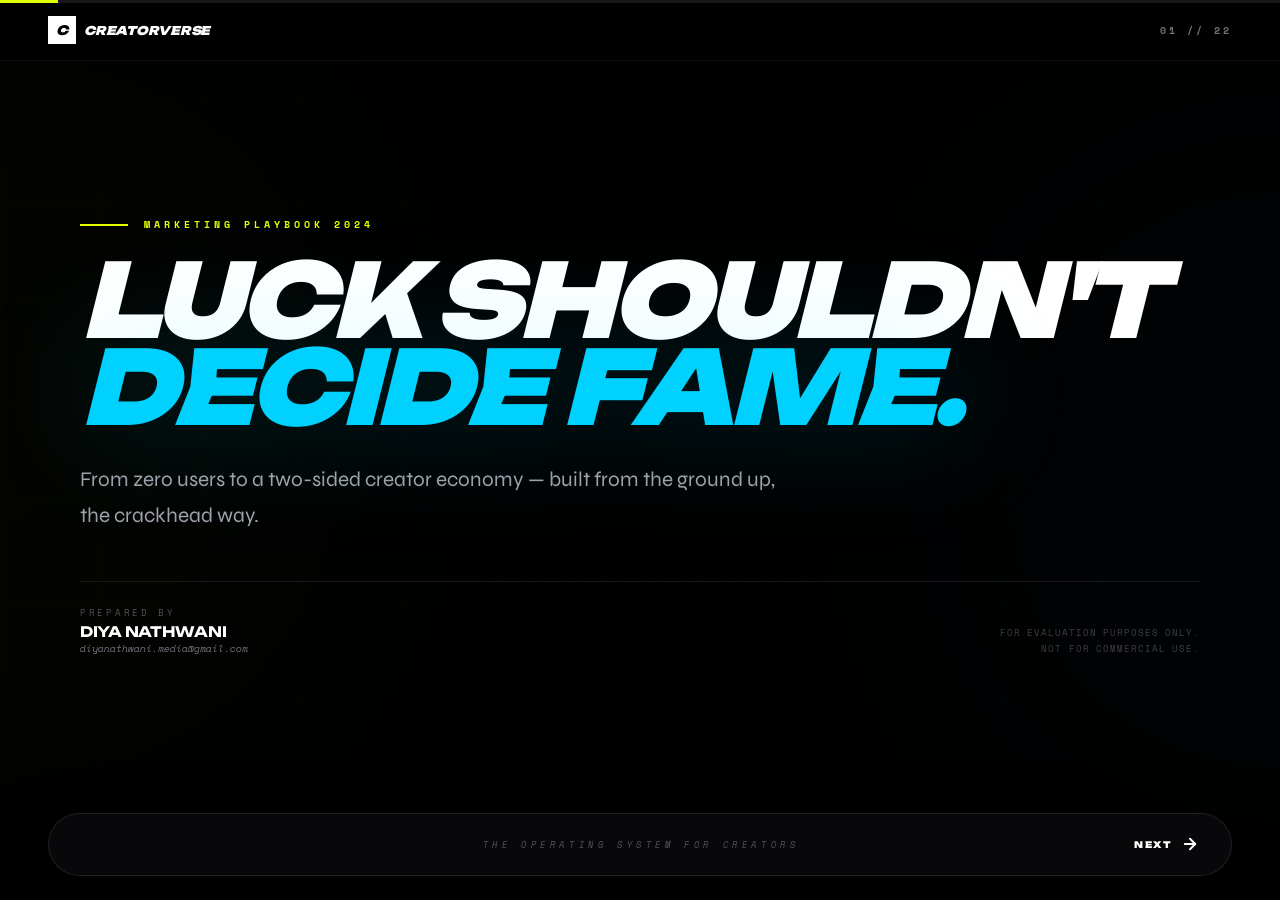
==== commit 40b1963e: "chore: organize assets under assets/images and assets/docs - Move portfolio images and certificates " ====
--- a/creatorverse-playbook.html
+++ b/creatorverse-playbook.html
@@ -4,7 +4,7 @@
 <meta charset="UTF-8"/>
 <meta name="viewport" content="width=device-width, initial-scale=1.0"/>
 <title>CreatorVerse — Marketing Playbook</title>
-<link rel="stylesheet" href="creatorverse-playbook.css"/>
+<link rel="stylesheet" href="/assets/creatorverse-playbook.css"/>
 </head>
 <body>
 <div id="app">
@@ -53,7 +53,7 @@
         <div>
           <div class="hero-meta-label">Prepared by</div>
           <div class="hero-meta-name">Diya Nathwani</div>
-          <div class="hero-meta-email">diyanathwani6563@gmail.com</div>
+          <div class="hero-meta-email">diyanathwani.media@gmail.com</div>
         </div>
         <div style="font-family:'Space Mono',monospace;font-size:9px;color:var(--z700);text-transform:uppercase;letter-spacing:.1em;line-height:1.7;text-align:right">For evaluation purposes only.<br>Not for commercial use.</div>
       </div>
--- a/assets/creatorverse-playbook.css
+++ b/assets/creatorverse-playbook.css
@@ -0,0 +1,311 @@
+@import url('https://fonts.googleapis.com/css2?family=Syne:wght@400;500;700;800&family=Space+Mono:ital,wght@0,400;0,700;1,400;1,700&family=Unbounded:wght@300;400;700;900&display=swap');
+
+*,*::before,*::after{box-sizing:border-box;margin:0;padding:0}
+:root{
+  --lime:#E2FF00;
+  --cyan:#00D1FF;
+  --z950:#09090b;
+  --z900:#18181b;
+  --z800:#27272a;
+  --z700:#3f3f46;
+  --z600:#52525b;
+  --z500:#71717a;
+  --z400:#a1a1aa;
+  --z300:#d4d4d8;
+}
+html,body{height:100%;overflow:hidden;background:#000;color:#fff;font-family:'Syne',sans-serif}
+#app{position:fixed;inset:0;display:flex;flex-direction:column;overflow:hidden}
+
+/* GRID */
+.grid-bg{position:absolute;inset:0;z-index:0;pointer-events:none;opacity:.15}
+
+/* PROGRESS */
+.progress-bar{position:absolute;top:0;left:0;width:100%;height:3px;background:var(--z900);z-index:50}
+.progress-fill{height:100%;background:var(--lime);transition:width .35s ease}
+
+/* HEADER */
+header{flex:none;padding:1rem 3rem;display:flex;justify-content:space-between;align-items:center;z-index:40;background:rgba(0,0,0,.75);backdrop-filter:blur(16px);border-bottom:1px solid rgba(255,255,255,.05);position:relative}
+.logo{display:flex;align-items:center;gap:.5rem}
+.logo-mark{width:28px;height:28px;background:#fff;color:#000;font-weight:900;display:flex;align-items:center;justify-content:center;font-style:italic;font-family:'Unbounded',sans-serif;font-size:13px}
+.logo-text{font-family:'Unbounded',sans-serif;font-weight:900;font-size:12px;text-transform:uppercase;letter-spacing:-.02em;font-style:italic}
+.slide-counter{font-family:'Space Mono',monospace;font-size:10px;color:var(--z500);text-transform:uppercase;letter-spacing:.3em;font-weight:700}
+
+/* MAIN */
+main{flex-grow:1;overflow-y:auto;overflow-x:hidden;position:relative;display:flex;flex-direction:column}
+main::-webkit-scrollbar{width:3px}
+main::-webkit-scrollbar-thumb{background:var(--z800);border-radius:2px}
+
+/* SLIDES */
+.slide{display:none;flex-grow:1;flex-direction:column;animation:fadeUp .4s ease}
+.slide.active{display:flex}
+@keyframes fadeUp{from{opacity:0;transform:translateY(10px)}to{opacity:1;transform:translateY(0)}}
+
+/* LAYOUTS */
+.hero-wrap{flex-grow:1;display:flex;align-items:center;justify-content:center;padding:2.5rem 5rem 8rem}
+.content-wrap{padding:2rem 5rem 10rem;max-width:1400px;width:100%;margin:0 auto;flex-grow:1}
+.section-tag{font-family:'Space Mono',monospace;font-size:9px;color:var(--lime);text-transform:uppercase;letter-spacing:.6em;font-weight:700;font-style:italic;border-bottom:1px solid rgba(226,255,0,.2);padding-bottom:.4rem;display:inline-block;margin-bottom:.75rem}
+.slide-h2{font-family:'Unbounded',sans-serif;font-size:clamp(2rem,4.5vw,4.5rem);font-weight:900;text-transform:uppercase;letter-spacing:-.04em;line-height:.9;font-style:italic;margin-bottom:2rem;color:#fff}
+.slide-h2 span{color:var(--cyan)}
+.slide-h2 .lime{color:var(--lime)}
+
+/* GRID HELPERS */
+.g2{display:grid;grid-template-columns:1fr 1fr;gap:1.5rem;align-items:start}
+.g3{display:grid;grid-template-columns:repeat(3,1fr);gap:1rem}
+.g4{display:grid;grid-template-columns:repeat(4,1fr);gap:1rem}
+.col2{grid-column:span 2}
+.col3{grid-column:span 3}
+.flex{display:flex;gap:1rem}
+.flex-c{display:flex;flex-direction:column;gap:1rem}
+.flex-center{display:flex;align-items:center;justify-content:center}
+.gap2{gap:2rem}
+
+/* CARDS */
+.card{background:var(--z900);border:1px solid var(--z800);padding:1.75rem}
+.card-sm{background:var(--z900);border:1px solid var(--z800);padding:1rem 1.25rem;font-size:11px;color:var(--z400);font-style:italic;line-height:1.6}
+.card-lime{border-color:rgba(226,255,0,.3)!important}
+.card-cyan{border-color:rgba(0,209,255,.3)!important}
+.label{font-family:'Space Mono',monospace;font-size:9px;font-weight:700;text-transform:uppercase;letter-spacing:.4em;margin-bottom:.5rem}
+.label-lime{color:var(--lime)}
+.label-cyan{color:var(--cyan)}
+.body-lg{font-size:1.2rem;font-weight:300;font-style:italic;line-height:1.7;color:var(--z400)}
+.body-md{font-size:.9rem;color:var(--z400);font-style:italic;line-height:1.7}
+.body-sm{font-size:.75rem;color:var(--z500);line-height:1.7}
+.bold{font-weight:700}
+.white{color:#fff}
+.mono{font-family:'Space Mono',monospace}
+.italic{font-style:italic}
+
+/* TABLE */
+.tbl-wrap{border:1px solid var(--z800);overflow:hidden}
+table{width:100%;text-align:left;border-collapse:collapse}
+thead tr{background:var(--z950)}
+th{padding:.75rem 1rem;border-bottom:1px solid var(--z800);font-family:'Space Mono',monospace;font-size:9px;color:var(--z600);text-transform:uppercase;letter-spacing:.3em}
+td{padding:.75rem 1rem;border-bottom:1px solid var(--z800);font-size:11px}
+tr:hover td{background:rgba(255,255,255,.02)}
+.td-lime{font-family:'Unbounded',sans-serif;font-size:10px;font-weight:900;color:var(--lime);font-style:italic;text-transform:uppercase}
+.td-val{color:var(--z400);font-style:italic}
+.td-cyan{color:var(--cyan);font-weight:900}
+.td-white{color:#fff;font-weight:900;font-style:italic}
+
+/* STEP ROWS */
+.step-row{padding:1rem 1.5rem;background:var(--z900);border:1px solid var(--z800);display:flex;align-items:center;gap:1.25rem;transition:border-color .2s}
+.step-row:hover{border-color:var(--cyan)}
+.step-num{font-family:'Unbounded',sans-serif;font-size:1.5rem;font-weight:900;color:var(--z800);flex-shrink:0;width:2rem}
+.step-txt{font-size:11px;font-weight:700;text-transform:uppercase;letter-spacing:.04em}
+
+/* QUOTE BLOCK */
+.qblock{padding:1.75rem 2rem;border-left:4px solid var(--lime);background:var(--z900);font-size:1rem;font-weight:700;font-style:italic;color:var(--z300)}
+.qblock-cyan{border-color:var(--cyan)}
+
+/* WHITE PANEL */
+.white-panel{background:#fff;color:#000;padding:1.75rem}
+.white-panel h3{font-family:'Unbounded',sans-serif;font-size:clamp(1.2rem,2.5vw,2rem);font-weight:900;text-transform:uppercase;font-style:italic;letter-spacing:-.04em;line-height:.9;margin-bottom:.75rem}
+
+/* HERO */
+.hero-eyebrow{display:flex;align-items:center;gap:1rem;margin-bottom:1.5rem}
+.hero-eyebrow-line{height:2px;width:3rem;background:var(--lime)}
+.hero-eyebrow-txt{font-family:'Space Mono',monospace;font-size:10px;color:var(--lime);letter-spacing:.4em;text-transform:uppercase;font-weight:700}
+.hero-h1{font-family:'Unbounded',sans-serif;font-size:clamp(2.5rem,8vw,8rem);font-weight:900;line-height:.85;letter-spacing:-.05em;text-transform:uppercase;font-style:italic}
+.hero-h1 .cyan{color:var(--cyan);filter:drop-shadow(0 0 60px rgba(0,209,255,.2))}
+.hero-sub{margin-top:2rem;font-size:clamp(.9rem,1.8vw,1.3rem);color:var(--z400);font-weight:300;line-height:1.7;max-width:700px}
+.hero-footer{margin-top:3rem;display:flex;justify-content:space-between;align-items:flex-end;border-top:1px solid var(--z900);padding-top:1.5rem}
+.hero-meta-label{font-family:'Space Mono',monospace;font-size:9px;color:var(--z600);text-transform:uppercase;letter-spacing:.3em;margin-bottom:.25rem}
+.hero-meta-name{font-family:'Unbounded',sans-serif;font-size:.9rem;font-weight:700;text-transform:uppercase;letter-spacing:-.02em}
+.hero-meta-email{font-family:'Space Mono',monospace;font-size:10px;color:var(--z500);font-style:italic}
+
+/* FOOTER NAV */
+.footer-nav{position:absolute;bottom:1.5rem;left:0;right:0;z-index:50;padding:0 3rem;pointer-events:none}
+.footer-inner{max-width:1200px;margin:0 auto;display:flex;justify-content:space-between;align-items:center;padding:.85rem 1.5rem;border:1px solid rgba(255,255,255,.1);background:rgba(9,9,11,.94);backdrop-filter:blur(24px);border-radius:50px;box-shadow:0 20px 60px rgba(0,0,0,.9);pointer-events:auto}
+.nav-btn{background:none;border:none;color:#fff;cursor:pointer;font-family:'Unbounded',sans-serif;font-size:9px;font-weight:900;text-transform:uppercase;letter-spacing:.2em;display:flex;align-items:center;gap:.5rem;transition:color .2s;padding:.5rem}
+.nav-btn:hover{color:var(--cyan)}
+.nav-btn:disabled{opacity:0;pointer-events:none}
+.nav-center{font-family:'Space Mono',monospace;font-size:9px;color:var(--z600);text-transform:uppercase;letter-spacing:.4em;font-style:italic}
+
+/* AMBIENT */
+.glow-tr{position:absolute;top:20%;right:-25%;width:600px;height:600px;background:var(--cyan);border-radius:50%;filter:blur(200px);opacity:.03;pointer-events:none;z-index:0}
+.glow-bl{position:absolute;bottom:20%;left:-25%;width:600px;height:600px;background:var(--lime);border-radius:50%;filter:blur(200px);opacity:.03;pointer-events:none;z-index:0}
+
+/* === SOCIAL MEDIA ILLUSTRATIONS === */
+
+/* Instagram Post */
+.ig-post{background:#0a0a0a;border:1px solid #222;border-radius:12px;overflow:hidden;width:100%;max-width:320px}
+.ig-header{display:flex;align-items:center;gap:.6rem;padding:.75rem;border-bottom:1px solid #1a1a1a}
+.ig-avatar{width:32px;height:32px;border-radius:50%;background:linear-gradient(135deg,var(--lime),var(--cyan));display:flex;align-items:center;justify-content:center;font-size:12px;font-weight:900;color:#000;flex-shrink:0}
+.ig-handle{font-size:11px;font-weight:700}
+.ig-handle-sub{font-size:9px;color:#555}
+.ig-img{width:100%;aspect-ratio:1;background:var(--z900);display:flex;align-items:center;justify-content:center;position:relative;overflow:hidden}
+.ig-actions{padding:.6rem .75rem;display:flex;gap:.75rem;align-items:center}
+.ig-actions svg{width:18px;height:18px;stroke:#fff;fill:none;stroke-width:2}
+.ig-likes{padding:0 .75rem;font-size:11px;font-weight:700;margin-bottom:.25rem}
+.ig-caption{padding:0 .75rem .75rem;font-size:10px;color:#aaa;line-height:1.5}
+.ig-caption strong{color:#fff;font-weight:700}
+.ig-tag{color:var(--cyan)}
+
+/* Reel card */
+.reel-card{background:#0a0a0a;border:1px solid #222;border-radius:12px;overflow:hidden;aspect-ratio:9/16;max-height:320px;position:relative;display:flex;flex-direction:column;justify-content:flex-end}
+.reel-bg{position:absolute;inset:0;background:linear-gradient(180deg,transparent 30%,rgba(0,0,0,.9))}
+.reel-info{position:relative;z-index:2;padding:.75rem}
+.reel-user{display:flex;align-items:center;gap:.5rem;margin-bottom:.5rem}
+.reel-ava{width:28px;height:28px;border-radius:50%;border:2px solid #fff}
+.reel-name{font-size:11px;font-weight:700}
+.reel-btn{font-size:9px;border:1px solid #fff;border-radius:20px;padding:.15rem .4rem;margin-left:.25rem;cursor:pointer}
+.reel-caption{font-size:10px;color:#ccc;line-height:1.4;margin-bottom:.4rem}
+.reel-tags{font-size:10px;color:var(--cyan)}
+.reel-sidebar{position:absolute;right:.5rem;bottom:2rem;display:flex;flex-direction:column;gap:1rem;align-items:center;z-index:2}
+.reel-action{display:flex;flex-direction:column;align-items:center;gap:.15rem}
+.reel-action svg{width:20px;height:20px;stroke:#fff;fill:none;stroke-width:2}
+.reel-action-n{font-size:9px;color:#fff}
+
+/* UGC Card */
+.ugc-card{background:var(--z950);border:1px solid var(--z800);border-radius:8px;overflow:hidden;position:relative}
+.ugc-tag{position:absolute;top:.5rem;right:.5rem;background:var(--lime);color:#000;font-size:8px;font-weight:900;text-transform:uppercase;padding:.2rem .4rem;letter-spacing:.1em}
+.ugc-media{width:100%;aspect-ratio:4/3;background:var(--z900);display:flex;align-items:center;justify-content:center;position:relative;overflow:hidden}
+.ugc-footer{padding:.75rem}
+.ugc-username{font-size:10px;font-weight:700;color:#fff;margin-bottom:.2rem}
+.ugc-txt{font-size:9px;color:var(--z500);line-height:1.5}
+.ugc-stats{display:flex;gap:.75rem;margin-top:.4rem}
+.ugc-stat{font-size:9px;color:var(--z600);font-family:'Space Mono',monospace}
+
+/* DM Illustration */
+.dm-thread{background:#000;border:1px solid #1a1a1a;border-radius:12px;overflow:hidden;max-width:340px}
+.dm-header{padding:.75rem;border-bottom:1px solid #1a1a1a;display:flex;align-items:center;gap:.5rem}
+.dm-ava{width:28px;height:28px;border-radius:50%;background:linear-gradient(135deg,#833ab4,#fd1d1d,#fcb045)}
+.dm-name{font-size:11px;font-weight:700}
+.dm-status{font-size:9px;color:#0d0}
+.dm-body{padding:.75rem;display:flex;flex-direction:column;gap:.5rem}
+.dm-bubble{max-width:80%;padding:.5rem .75rem;border-radius:18px;font-size:10px;line-height:1.5}
+.dm-them{background:#1a1a1a;align-self:flex-start;color:#ddd;border-radius:4px 18px 18px 18px}
+.dm-us{background:var(--cyan);color:#000;align-self:flex-end;font-weight:700;border-radius:18px 4px 18px 18px}
+.dm-time{font-size:8px;color:#333;text-align:center;margin:.25rem 0}
+
+/* LinkedIn Post */
+.li-post{background:#0a0a0a;border:1px solid #1a1a1a;border-radius:8px;overflow:hidden;max-width:380px}
+.li-header{padding:.75rem;display:flex;gap:.6rem;align-items:flex-start}
+.li-ava{width:36px;height:36px;border-radius:50%;background:linear-gradient(135deg,#0077b5,#00a0dc);display:flex;align-items:center;justify-content:center;font-size:14px;font-weight:900;color:#fff;flex-shrink:0}
+.li-meta{flex:1}
+.li-name{font-size:12px;font-weight:700}
+.li-role{font-size:10px;color:#555}
+.li-body{padding:0 .75rem .75rem;font-size:11px;color:#aaa;line-height:1.6}
+.li-body strong{color:#fff}
+.li-engagement{padding:.5rem .75rem;border-top:1px solid #1a1a1a;display:flex;gap:1rem}
+.li-eng-item{font-size:10px;color:#555;cursor:pointer}
+.li-eng-item:hover{color:#0077b5}
+
+/* Poster Illustration */
+.poster{background:#f0ebe0;color:#111;padding:1.5rem;border:3px solid #111;position:relative;font-family:'Unbounded',sans-serif}
+.poster::before{content:'';position:absolute;inset:4px;border:1px solid #111;pointer-events:none}
+.poster-title{font-size:1.4rem;font-weight:900;text-transform:uppercase;letter-spacing:-.03em;margin-bottom:.75rem;line-height:1}
+.poster-body{font-size:.65rem;font-weight:700;text-transform:uppercase;letter-spacing:.05em;line-height:1.8;margin-bottom:1rem;border-top:2px solid #111;border-bottom:2px solid #111;padding:.5rem 0}
+.poster-qr{width:50px;height:50px;background:#111;display:flex;align-items:center;justify-content:center}
+.poster-footer{display:flex;justify-content:space-between;align-items:flex-end;margin-top:.75rem}
+.poster-brand{font-size:.6rem;font-weight:900;text-transform:uppercase;letter-spacing:.1em}
+
+/* Chai cup */
+.chai-cup{background:#fff8f0;border:2px solid #e0d5c0;border-radius:4px 4px 8px 8px;padding:1rem;text-align:center;min-height:160px;display:flex;flex-direction:column;justify-content:space-between;position:relative;overflow:hidden}
+.chai-cup::before{content:'';position:absolute;top:0;left:0;right:0;height:4px;background:linear-gradient(90deg,var(--lime),var(--cyan))}
+.chai-cup-logo{font-family:'Unbounded',sans-serif;font-size:.6rem;font-weight:900;color:#111;text-transform:uppercase;letter-spacing:.1em}
+.chai-qr{width:40px;height:40px;background:#111;margin:0 auto}
+.chai-cta{font-size:.55rem;font-weight:700;text-transform:uppercase;color:#555;letter-spacing:.08em}
+
+/* Auto sticker */
+.auto-sticker{background:#ffcc00;border:3px solid #111;padding:1rem;text-align:center;font-family:'Unbounded',sans-serif}
+.auto-sticker-txt{font-size:.65rem;font-weight:900;text-transform:uppercase;line-height:1.5;color:#111;letter-spacing:.02em}
+.auto-sticker-qr{width:36px;height:36px;background:#111;margin:.5rem auto 0}
+
+/* Tshirt */
+.tshirt-wrap{display:flex;align-items:center;justify-content:center;padding:1.5rem}
+.tshirt-svg{width:140px;height:auto}
+
+/* STAT BIG */
+.big-stat{font-family:'Unbounded',sans-serif;font-size:clamp(2rem,4vw,3.5rem);font-weight:900;letter-spacing:-.04em;font-style:italic}
+.big-stat.lime{color:var(--lime)}
+.big-stat.cyan{color:var(--cyan)}
+
+/* PILL */
+.pill{display:inline-flex;align-items:center;gap:.4rem;padding:.3rem .75rem;border:1px solid var(--z800);border-radius:20px;font-family:'Space Mono',monospace;font-size:9px;text-transform:uppercase;letter-spacing:.2em;color:var(--z500)}
+
+/* ARROW connector */
+.arrow-row{display:flex;align-items:center;gap:0}
+.arrow-box{background:var(--z900);border:1px solid var(--z800);padding:.75rem 1rem;font-size:10px;font-weight:700;text-transform:uppercase;flex:1;text-align:center}
+.arrow-sep{color:var(--lime);font-size:1.2rem;flex-shrink:0;padding:0 .25rem}
+
+/* CLOSING */
+.closing-h2{font-family:'Unbounded',sans-serif;font-size:clamp(2rem,5vw,5.5rem);font-weight:900;line-height:.9;text-transform:uppercase;font-style:italic;letter-spacing:-.04em;color:#fff;max-width:1100px}
+
+/* Animated pulse */
+@keyframes pulse{0%,100%{opacity:1;transform:scale(1)}50%{opacity:.5;transform:scale(.85)}}
+.pulse{animation:pulse 2.5s ease-in-out infinite}
+
+/* Ticker */
+@keyframes ticker{from{transform:translateX(0)}to{transform:translateX(-50%)}}
+.ticker-track{white-space:nowrap;display:inline-block;animation:ticker 18s linear infinite}
+.ticker-wrap{overflow:hidden;border-top:1px solid var(--z800);border-bottom:1px solid var(--z800);padding:.5rem 0;background:var(--z950)}
+.ticker-item{display:inline-flex;align-items:center;gap:.5rem;padding:0 2rem;font-family:'Space Mono',monospace;font-size:10px;color:var(--z600);text-transform:uppercase;letter-spacing:.2em}
+.ticker-dot{width:4px;height:4px;background:var(--lime);border-radius:50%;flex-shrink:0}
+
+/* Notification badge */
+.notif{background:#ff3b30;border-radius:50%;width:18px;height:18px;display:flex;align-items:center;justify-content:center;font-size:9px;font-weight:900}
+
+/* Phone frame */
+.phone-frame{background:#0a0a0a;border:2px solid #222;border-radius:36px;padding:1rem .5rem;width:180px;flex-shrink:0;position:relative}
+.phone-notch{width:60px;height:16px;background:#000;border-radius:0 0 12px 12px;margin:0 auto .5rem}
+.phone-screen{background:var(--z950);border-radius:24px;overflow:hidden;min-height:280px}
+.phone-home{width:40px;height:4px;background:#333;border-radius:2px;margin:.75rem auto 0}
+
+/* Leaderboard */
+.lb-row{display:flex;align-items:center;gap:.75rem;padding:.6rem .75rem;border-bottom:1px solid var(--z800)}
+.lb-rank{font-family:'Unbounded',sans-serif;font-size:.8rem;font-weight:900;color:var(--z700);width:20px;flex-shrink:0}
+.lb-rank.gold{color:#FFD700}
+.lb-rank.silver{color:#C0C0C0}
+.lb-rank.bronze{color:#CD7F32}
+.lb-college{flex:1;font-size:10px;font-weight:700;text-transform:uppercase;letter-spacing:.04em}
+.lb-count{font-family:'Space Mono',monospace;font-size:10px;color:var(--cyan);font-weight:700}
+.lb-bar{height:3px;background:var(--z800);border-radius:2px;margin-top:.2rem;position:relative}
+.lb-bar-fill{height:100%;background:var(--cyan);border-radius:2px}
+
+/* Escrow flow */
+.flow-box{background:var(--z950);border:1px solid var(--z800);padding:.75rem 1rem;text-align:center}
+.flow-box .step-l{font-family:'Space Mono',monospace;font-size:8px;color:var(--z600);text-transform:uppercase;letter-spacing:.2em;margin-bottom:.25rem}
+.flow-box .step-v{font-size:11px;font-weight:700;color:#fff}
+.flow-arrow{display:flex;align-items:center;justify-content:center;color:var(--lime);font-size:1.1rem;padding:0 .25rem;flex-shrink:0}
+
+/* Wrapped card */
+.wrapped-card{background:linear-gradient(135deg,#1a0533,#0a1a2e);border:1px solid rgba(226,255,0,.2);border-radius:16px;padding:1.5rem;text-align:center;min-height:220px;display:flex;flex-direction:column;justify-content:space-between;position:relative;overflow:hidden}
+.wrapped-card::before{content:'';position:absolute;inset:0;background:radial-gradient(circle at 70% 20%,rgba(226,255,0,.08),transparent 60%)}
+.wrapped-year{font-family:'Unbounded',sans-serif;font-size:3rem;font-weight:900;color:var(--lime);line-height:1;font-style:italic}
+.wrapped-title{font-size:.6rem;font-weight:700;text-transform:uppercase;letter-spacing:.4em;color:var(--z500);margin-top:.25rem}
+.wrapped-stat-val{font-family:'Unbounded',sans-serif;font-size:1.2rem;font-weight:900;color:#fff}
+.wrapped-stat-label{font-size:.6rem;text-transform:uppercase;letter-spacing:.2em;color:var(--z500)}
+
+/* Rate calculator mock */
+.calc-ui{background:var(--z950);border:1px solid var(--z800);border-radius:8px;padding:1.25rem;font-size:11px}
+.calc-input{background:var(--z900);border:1px solid var(--z700);padding:.5rem .75rem;color:#fff;font-family:'Space Mono',monospace;font-size:10px;width:100%;margin-bottom:.5rem;outline:none}
+.calc-result{background:rgba(226,255,0,.08);border:1px solid rgba(226,255,0,.3);padding:.75rem;margin-top:.75rem;text-align:center}
+.calc-amount{font-family:'Unbounded',sans-serif;font-size:1.4rem;font-weight:900;color:var(--lime);font-style:italic}
+.calc-label{font-size:9px;text-transform:uppercase;letter-spacing:.2em;color:var(--z500);margin-bottom:.25rem}
+
+/* Billboard */
+.billboard{background:#f5f0e8;border:4px solid #222;padding:2rem;text-align:center;position:relative}
+.billboard::after{content:'';position:absolute;bottom:-20px;left:50%;transform:translateX(-50%);width:8px;height:20px;background:#555}
+.billboard-title{font-family:'Unbounded',sans-serif;font-size:clamp(.9rem,2.5vw,1.6rem);font-weight:900;text-transform:uppercase;color:#111;letter-spacing:-.03em;line-height:1.1}
+.billboard-sub{font-size:.7rem;text-transform:uppercase;letter-spacing:.1em;color:#555;margin-top:.5rem}
+.billboard-qr-wrap{display:flex;align-items:center;justify-content:center;gap:.75rem;margin-top:.75rem;padding-top:.75rem;border-top:2px solid #111}
+.billboard-qr{width:40px;height:40px;background:#111}
+.billboard-brand{font-family:'Unbounded',sans-serif;font-size:.65rem;font-weight:900;color:#111;text-transform:uppercase}
+
+/* scroll lock helper */
+::-webkit-scrollbar{width:3px}
+::-webkit-scrollbar-thumb{background:var(--z800)}
+
+@media(max-width:768px){
+  header{padding:.85rem 1.25rem}
+  .content-wrap{padding:1.5rem 1.25rem 9rem}
+  .hero-wrap{padding:2rem 1.5rem 8rem}
+  .g2,.g3,.g4{grid-template-columns:1fr}
+  .col2,.col3{grid-column:span 1}
+  .footer-nav{padding:0 1rem;bottom:1rem}
+  .footer-inner{padding:.65rem 1rem}
+  .hero-footer{flex-direction:column;align-items:flex-start;gap:1rem}
+  .ig-post,.reel-card,.dm-thread,.li-post{max-width:100%}
+}
+
